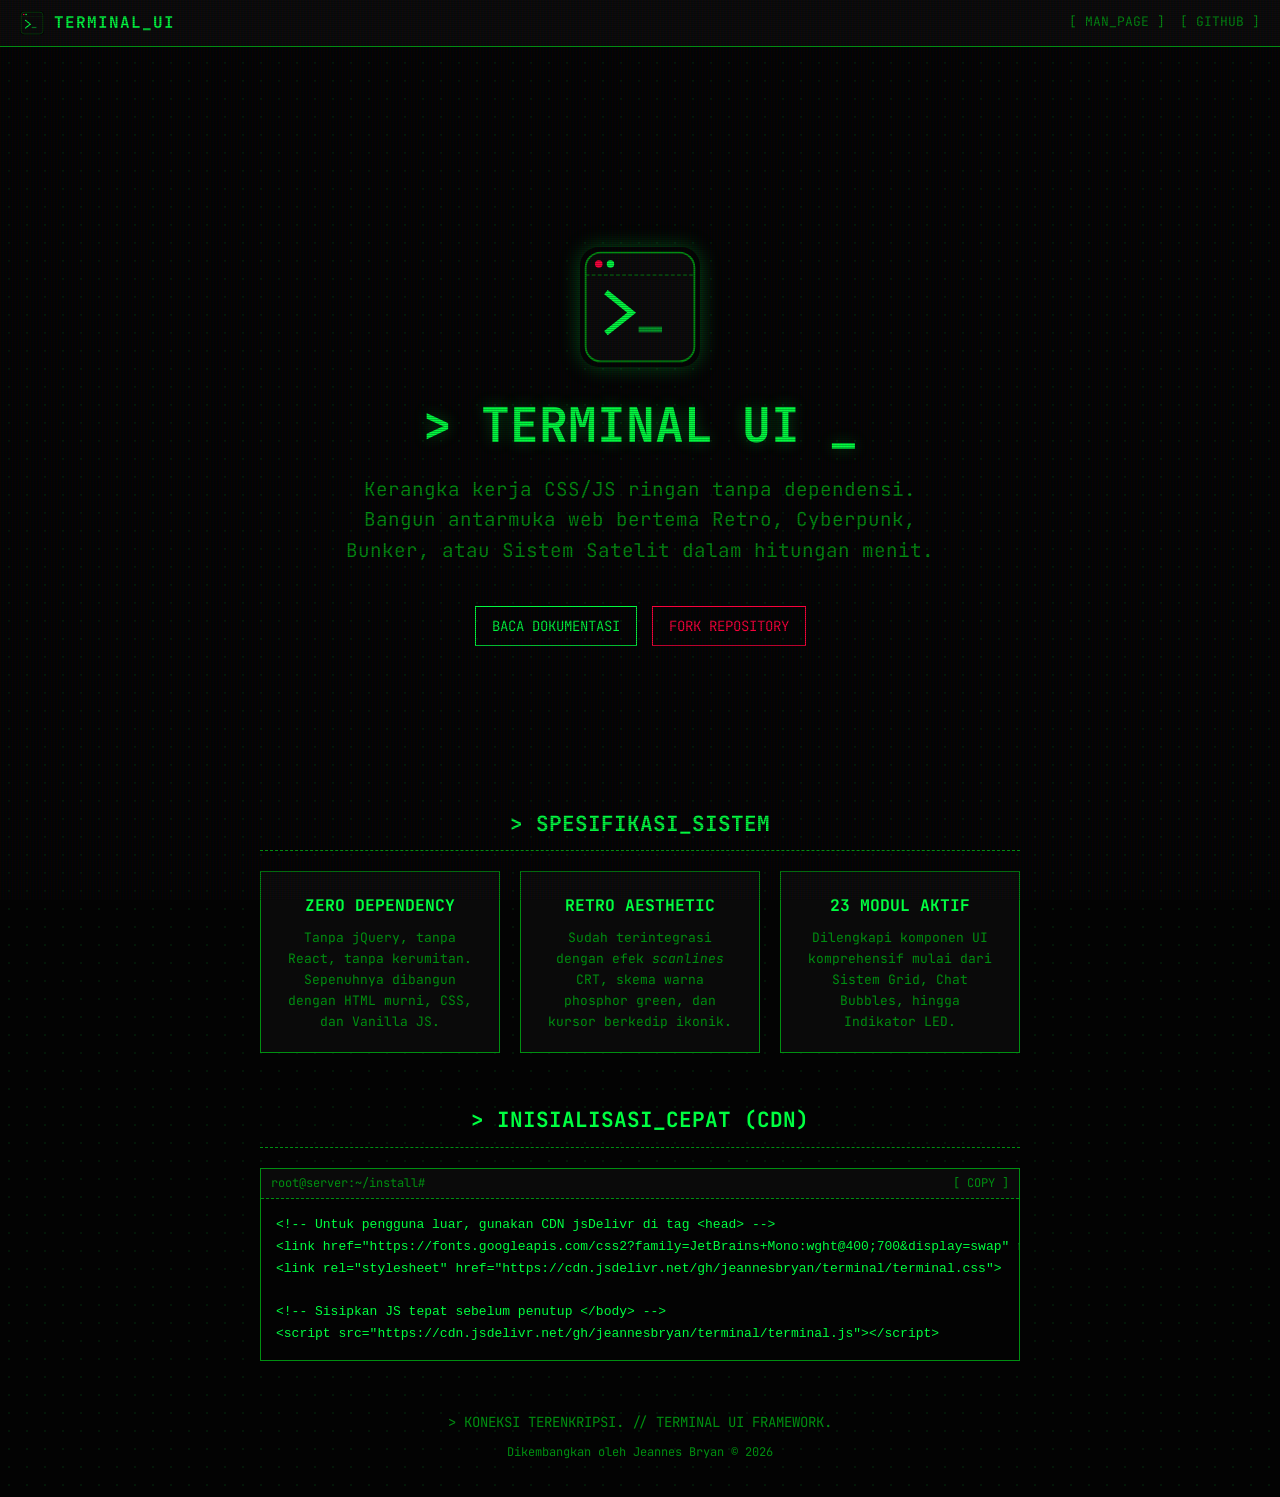
==== index.html @ d761fffa "Update" ====
<!DOCTYPE html>
<html lang="id">
<head>
    <meta charset="UTF-8">
    <meta name="viewport" content="width=device-width, initial-scale=1.0">
    <title>Terminal UI Framework</title>
    
    <link rel="icon" type="image/svg+xml" href="terminal-icon.svg">
    
    <link href="https://fonts.googleapis.com/css2?family=JetBrains+Mono:wght@400;700&display=swap" rel="stylesheet">
    
    <link rel="stylesheet" href="terminal.css">
    
    <style>
        .hero-section {
            min-height: 80vh;
            display: flex;
            flex-direction: column;
            justify-content: center;
            align-items: center;
            text-align: center;
            padding: 20px;
        }
        .hero-title {
            font-size: 3rem;
            color: var(--t-green);
            margin-bottom: 10px;
            text-shadow: 0 0 15px rgba(0, 255, 65, 0.3);
        }
        .hero-subtitle {
            font-size: 1.2rem;
            color: var(--t-green-dim);
            max-width: 600px;
            margin-bottom: 40px;
        }
        @media (max-width: 768px) {
            .hero-title { font-size: 2rem; }
        }
    </style>
</head>
<body class="t-crt">

    <nav class="t-navbar" style="border-bottom: 1px solid var(--t-green-dim);">
        <div class="t-nav-brand" style="display: flex; align-items: center; gap: 10px;">
            <img src="terminal-icon.svg" width="24" alt="Logo">
            TERMINAL_UI
        </div>
        <div class="t-nav-menu">
            <a href="docs.html">[ MAN_PAGE ]</a>
            <a href="https://github.com/jeannesbryan/terminal" target="_blank">[ GITHUB ]</a>
        </div>
    </nav>

    <div class="t-container">
        
        <section class="hero-section">
            <img src="terminal-icon.svg" width="120" class="mb-4" style="filter: drop-shadow(0 0 10px rgba(0, 255, 65, 0.3));">
            <h1 class="hero-title">> TERMINAL UI <span class="t-blink">_</span></h1>
            <p class="hero-subtitle">
                Kerangka kerja CSS/JS ringan tanpa dependensi. Bangun antarmuka web bertema Retro, Cyberpunk, Bunker, atau Sistem Satelit dalam hitungan menit.
            </p>
            <div style="display: flex; gap: 15px; flex-wrap: wrap; justify-content: center;">
                <a href="docs.html" class="t-btn">BACA DOKUMENTASI</a>
                <a href="https://github.com/jeannesbryan/terminal" class="t-btn danger" target="_blank">FORK REPOSITORY</a>
            </div>
        </section>

        <section class="mb-5">
            <h2 class="t-card-header text-center mb-4">> SPESIFIKASI_SISTEM</h2>
            <div class="t-grid t-grid-3">
                <div class="t-card text-center">
                    <h3 class="font-bold mb-2">ZERO DEPENDENCY</h3>
                    <p class="text-muted" style="font-size: 13px;">Tanpa jQuery, tanpa React, tanpa kerumitan. Sepenuhnya dibangun dengan HTML murni, CSS, dan Vanilla JS.</p>
                </div>
                <div class="t-card text-center">
                    <h3 class="font-bold mb-2">RETRO AESTHETIC</h3>
                    <p class="text-muted" style="font-size: 13px;">Sudah terintegrasi dengan efek <i>scanlines</i> CRT, skema warna phosphor green, dan kursor berkedip ikonik.</p>
                </div>
                <div class="t-card text-center">
                    <h3 class="font-bold mb-2">23 MODUL AKTIF</h3>
                    <p class="text-muted" style="font-size: 13px;">Dilengkapi komponen UI komprehensif mulai dari Sistem Grid, Chat Bubbles, hingga Indikator LED.</p>
                </div>
            </div>
        </section>

        <section class="mb-5">
            <h2 class="t-card-header text-center mb-4">> INISIALISASI_CEPAT (CDN)</h2>
            <div class="t-window">
                <div class="t-window-header">
                    <span>root@server:~/install#</span>
                    <span>[ COPY ]</span>
                </div>
                <pre class="t-window-body"><code>&lt;!-- Untuk pengguna luar, gunakan CDN jsDelivr di tag &lt;head&gt; --&gt;
&lt;link href="https://fonts.googleapis.com/css2?family=JetBrains+Mono:wght@400;700&display=swap" rel="stylesheet"&gt;
&lt;link rel="stylesheet" href="https://cdn.jsdelivr.net/gh/jeannesbryan/terminal/terminal.css"&gt;

&lt;!-- Sisipkan JS tepat sebelum penutup &lt;/body&gt; --&gt;
&lt;script src="https://cdn.jsdelivr.net/gh/jeannesbryan/terminal/terminal.js"&gt;&lt;/script&gt;</code></pre>
            </div>
        </section>

        <footer class="text-center text-muted border-dashed p-4 mt-5">
            <p>> KONEKSI TERENKRIPSI. // TERMINAL UI FRAMEWORK.</p>
            <p style="font-size: 12px;" class="mt-2">Dikembangkan oleh Jeannes Bryan &copy; 2026</p>
        </footer>

    </div>

    <script src="terminal.js"></script>
</body>
</html>
---- terminal.css ----
/* =========================================
   TERMINAL UI FRAMEWORK v1.1
   ========================================= */

:root {
    --bg-base: #030303;
    --bg-surface: #0a0a0a;
    --t-green: #00ff41;
    --t-green-dim: #008f11;
    --t-red: #ff003c;
    --t-font: 'JetBrains Mono', 'Courier New', monospace;
}

* { box-sizing: border-box; margin: 0; padding: 0; }

body {
    background-color: var(--bg-base);
    
    /* --- EFEK TITIK-TITIK (DOT MATRIX BACKGROUND) --- */
    background-image: radial-gradient(rgba(0, 255, 65, 0.08) 1px, transparent 1px);
    background-size: 18px 18px; /* Mengatur jarak antar titik */
    background-position: 0 0;
    
    color: var(--t-green);
    font-family: var(--t-font);
    font-size: 14px;
    line-height: 1.6;
    overflow-x: hidden;
}

body.t-crt::after {
    content: " "; display: block; position: fixed; top: 0; left: 0; bottom: 0; right: 0;
    background: linear-gradient(rgba(18, 16, 16, 0) 50%, rgba(0, 0, 0, 0.25) 50%), linear-gradient(90deg, rgba(255, 0, 0, 0.06), rgba(0, 255, 0, 0.02), rgba(0, 0, 255, 0.06));
    z-index: 9999; background-size: 100% 2px, 3px 100%; pointer-events: none;
}

/* --- LAYOUT UTAMA --- */
.t-container { width: 100%; max-width: 800px; margin: 0 auto; padding: 20px; }
.t-grid { display: grid; grid-template-columns: 1fr; gap: 20px; }
@media (min-width: 768px) { .t-grid-2 { grid-template-columns: 1fr 1fr; } .t-grid-3 { grid-template-columns: 1fr 1fr 1fr; } }

/* Layout Sidebar Asimetris (Relay) */
.t-grid-layout { display: flex; flex-wrap: wrap; gap: 20px; }
.t-main-panel { flex: 3; min-width: 300px; }
.t-side-panel { flex: 1; min-width: 250px; }

/* Center Screen (Login/Install) */
.t-center-screen { display: flex; justify-content: center; align-items: center; min-height: 100vh; padding: 20px; }
.t-center-box { width: 100%; max-width: 400px; text-align: center; }

/* --- KOMPONEN DASAR --- */
.t-navbar { display: flex; justify-content: space-between; align-items: center; padding: 10px 20px; border-bottom: 1px dashed var(--t-green-dim); background: var(--bg-surface); margin-bottom: 20px; }
.t-nav-brand { font-weight: bold; color: var(--t-green); font-size: 16px; text-transform: uppercase; letter-spacing: 1px; }
.t-nav-menu { display: flex; gap: 15px; }
.t-nav-menu a { color: var(--t-green-dim); text-decoration: none; font-size: 13px; transition: 0.2s; }
.t-nav-menu a:hover { color: var(--t-green); text-shadow: 0 0 5px var(--t-green); }

.t-card { background-color: var(--bg-surface); border: 1px solid var(--t-green-dim); padding: 20px; margin-bottom: 20px; }
.t-card-header { border-bottom: 1px dashed var(--t-green-dim); padding-bottom: 10px; margin-bottom: 15px; font-weight: bold; text-transform: uppercase; }

/* --- TOMBOL & FORM --- */
.t-btn { display: inline-block; background: transparent; color: var(--t-green); border: 1px solid var(--t-green); padding: 8px 16px; font-family: inherit; font-size: 14px; text-transform: uppercase; cursor: pointer; text-decoration: none; transition: all 0.2s ease; }
.t-btn:hover { background: var(--t-green); color: var(--bg-base); }
.t-btn.danger { color: var(--t-red); border-color: var(--t-red); }
.t-btn.danger:hover { background: var(--t-red); color: #fff; }

.t-input { width: 100%; background: transparent; color: var(--t-green); border: none; border-bottom: 1px solid var(--t-green-dim); padding: 8px 0; font-family: inherit; font-size: 14px; outline: none; margin-bottom: 15px; }
.t-input:focus { border-bottom-color: var(--t-green); box-shadow: 0 1px 0 var(--t-green); }

.t-input-group { position: relative; display: flex; width: 100%; margin-bottom: 15px; }
.t-input-group .t-input { padding-right: 70px; margin-bottom: 0; }
.t-input-action-btn { position: absolute; right: 0; top: 0; height: 100%; background: transparent; border: none; border-left: 1px dashed var(--t-green-dim); color: var(--t-green-dim); font-family: inherit; font-size: 11px; cursor: pointer; text-transform: uppercase; padding: 0 10px; transition: 0.2s; }
.t-input-action-btn:hover { color: var(--t-green); background: rgba(0, 255, 65, 0.05); }

/* Textarea & Select */
.t-textarea { width: 100%; background: transparent; color: var(--t-green); border: 1px solid var(--t-green-dim); padding: 10px; font-family: inherit; font-size: 14px; outline: none; margin-bottom: 15px; resize: vertical; transition: 0.2s; }
.t-textarea:focus { border-color: var(--t-green); box-shadow: 0 0 8px rgba(0, 255, 65, 0.2); }
.t-select { width: 100%; background: var(--bg-surface); color: var(--t-green); border: 1px solid var(--t-green-dim); padding: 8px 10px; font-family: inherit; font-size: 14px; outline: none; cursor: pointer; appearance: none; margin-bottom: 15px; }
.t-select:focus { border-color: var(--t-green); }
.t-select option { background: var(--bg-base); color: var(--t-green); }

/* Checkbox & Radio */
.t-checkbox-label, .t-radio-label { display: flex; align-items: center; cursor: pointer; font-size: 13px; margin-bottom: 10px; color: var(--t-green-dim); transition: 0.2s; }
.t-checkbox-label:hover, .t-radio-label:hover { color: var(--t-green); }
.t-checkbox-label input, .t-radio-label input { position: absolute; opacity: 0; cursor: pointer; height: 0; width: 0; }
.t-checkmark::before { content: "[ ]"; margin-right: 8px; font-family: inherit; font-weight: bold; }
.t-checkbox-label input:checked ~ .t-checkmark::before { content: "[X]"; color: var(--t-green); }
.t-radiomark::before { content: "( )"; margin-right: 8px; font-family: inherit; font-weight: bold; }
.t-radio-label input:checked ~ .t-radiomark::before { content: "(*)"; color: var(--t-green); }

/* --- TABEL & DATA --- */
.t-table-wrapper { width: 100%; overflow-x: auto; -webkit-overflow-scrolling: touch; border: 1px solid var(--t-green-dim); margin-bottom: 20px; }
.t-table { width: 100%; border-collapse: collapse; white-space: nowrap; }
.t-table th, .t-table td { border: 1px solid var(--t-green-dim); padding: 10px; text-align: left; }
.t-table th { background-color: rgba(0, 255, 65, 0.1); text-transform: uppercase; }

/* List Group */
.t-list-group { display: flex; flex-direction: column; border: 1px dashed var(--t-green-dim); margin-bottom: 20px; }
.t-list-item { padding: 15px; border-bottom: 1px dashed var(--t-green-dim); cursor: pointer; text-decoration: none; color: var(--t-green-dim); transition: 0.2s; position: relative; }
.t-list-item:last-child { border-bottom: none; }
.t-list-item:hover, .t-list-item.active { background: rgba(255, 0, 60, 0.03); color: var(--t-red); border-left: 3px solid var(--t-red); padding-left: 12px; }
.t-list-item-title { font-weight: bold; font-size: 14px; margin-bottom: 3px; display: block; }
.t-list-item-subtitle { font-size: 11px; opacity: 0.8; display: block; }

/* --- CHAT BUBBLES --- */
.t-chat-container { display: flex; flex-direction: column; gap: 15px; padding: 10px; }
.t-bubble { max-width: 80%; padding: 12px; border: 1px dashed; position: relative; font-size: 13px; line-height: 1.4; word-wrap: break-word; }
.t-bubble-meta { font-size: 10px; color: var(--t-green-dim); margin-bottom: 5px; display: block; }
.t-bubble-them { align-self: flex-start; border-color: var(--t-green-dim); background: rgba(0, 255, 65, 0.05); color: var(--t-green); }
.t-bubble-me { align-self: flex-end; border-color: var(--t-red); background: rgba(255, 0, 60, 0.05); color: var(--t-red); text-align: right; }

/* --- INDIKATOR & ALERT --- */
.t-badge { display: inline-block; padding: 2px 8px; font-size: 11px; font-weight: bold; text-transform: uppercase; background: rgba(0, 255, 65, 0.1); color: var(--t-green); border: 1px solid var(--t-green-dim); }
.t-badge.danger { background: rgba(255, 0, 60, 0.1); color: var(--t-red); border-color: var(--t-red); }
.t-badge.warning { background: rgba(255, 255, 0, 0.1); color: #ffff00; border-color: #b3b300; }

.t-led-dot { display: inline-block; width: 10px; height: 10px; border-radius: 50%; margin-right: 8px; position: relative; }
.t-led-green { background-color: var(--t-green); box-shadow: 0 0 10px var(--t-green), 0 0 5px #fff; animation: t-led-pulse 2s infinite; }
.t-led-red { background-color: var(--t-red); box-shadow: 0 0 10px var(--t-red); animation: t-led-pulse-danger 2s infinite; }
@keyframes t-led-pulse { 0% { box-shadow: 0 0 5px var(--t-green); } 50% { box-shadow: 0 0 15px var(--t-green), 0 0 5px #fff; } 100% { box-shadow: 0 0 5px var(--t-green); } }
@keyframes t-led-pulse-danger { 0% { box-shadow: 0 0 5px var(--t-red); } 50% { box-shadow: 0 0 15px var(--t-red); } 100% { box-shadow: 0 0 5px var(--t-red); } }

.t-progress-bg { width: 100%; background: var(--bg-base); border: 1px solid var(--t-green-dim); height: 20px; position: relative; overflow: hidden; margin-bottom: 15px; }
.t-progress-bar { height: 100%; background: var(--t-green-dim); width: 0%; transition: width 0.5s ease; display: flex; align-items: center; justify-content: center; font-size: 11px; color: var(--bg-base); font-weight: bold; }

.t-alert { padding: 15px; border: 1px solid var(--t-green-dim); background: rgba(0, 255, 65, 0.05); margin-bottom: 15px; font-size: 13px; border-left: 4px solid var(--t-green); }
.t-alert.warning { border-color: #b3b300; background: rgba(255, 255, 0, 0.05); color: #ffff00; border-left-color: #ffff00; }
.t-alert.danger { border-color: var(--t-red); background: rgba(255, 0, 60, 0.05); color: var(--t-red); border-left-color: var(--t-red); }

.t-spinner { display: inline-block; font-family: inherit; font-weight: bold; color: var(--t-green); }
.t-spinner::after { content: "|"; animation: terminal-spin 0.8s infinite step-end; }
@keyframes terminal-spin { 0% { content: "|"; } 25% { content: "/"; } 50% { content: "-"; } 75% { content: "\\"; } }

/* --- NAVIGASI LANJUTAN & INTERAKTIF --- */
.t-tabs-wrapper { margin-bottom: 20px; }
.t-tabs-header { display: flex; border-bottom: 1px dashed var(--t-green-dim); margin-bottom: 15px; overflow-x: auto; }
.t-tab-btn { background: none; border: none; color: var(--t-green-dim); padding: 8px 15px; cursor: pointer; font-family: inherit; font-size: 13px; text-transform: uppercase; white-space: nowrap; transition: 0.2s; }
.t-tab-btn:hover { color: var(--t-green); }
.t-tab-btn.active { color: var(--t-green); border-bottom: 2px solid var(--t-green); font-weight: bold; }
.t-tab-content { display: none; animation: fadeIn 0.3s ease; }
.t-tab-content.active { display: block; }
@keyframes fadeIn { from { opacity: 0; transform: translateY(5px); } to { opacity: 1; transform: translateY(0); } }

.t-accordion { border: 1px solid var(--t-green-dim); margin-bottom: 10px; }
.t-accordion-btn { width: 100%; background: transparent; color: var(--t-green-dim); border: none; padding: 12px 15px; text-align: left; cursor: pointer; font-family: inherit; font-size: 13px; text-transform: uppercase; transition: 0.2s; display: flex; justify-content: space-between; }
.t-accordion-btn:hover, .t-accordion-btn.active { color: var(--t-green); background: rgba(0, 255, 65, 0.05); }
.t-accordion-btn::before { content: "[+]"; margin-right: 10px; }
.t-accordion-btn.active::before { content: "[-]"; }
.t-accordion-content { padding: 0 15px; max-height: 0; overflow: hidden; transition: max-height 0.3s ease-out, padding 0.3s ease; font-size: 13px; color: var(--t-green-dim); }
.t-accordion-content.active { padding: 15px; max-height: 500px; border-top: 1px dashed var(--t-green-dim); overflow-y: auto; }

[data-tooltip] { position: relative; cursor: help; border-bottom: 1px dotted var(--t-green-dim); }
[data-tooltip]::after { content: attr(data-tooltip); position: absolute; bottom: 120%; left: 50%; transform: translateX(-50%); background: var(--bg-surface); border: 1px solid var(--t-green); color: var(--t-green); padding: 5px 10px; font-size: 11px; white-space: nowrap; opacity: 0; pointer-events: none; transition: 0.2s; box-shadow: 0 0 10px rgba(0,255,65,0.2); z-index: 1000; }
[data-tooltip]:hover::after { opacity: 1; bottom: 130%; }

/* --- POPUPS (MODAL & TOAST) --- */
.t-modal { position: fixed; top: 0; left: 0; right: 0; bottom: 0; background: rgba(0, 0, 0, 0.85); backdrop-filter: blur(3px); display: none; align-items: center; justify-content: center; z-index: 10000; }
.t-modal.is-open { display: flex; }
.t-modal-content { background: var(--bg-surface); border: 1px solid var(--t-green); width: 90%; max-width: 500px; padding: 20px; box-shadow: 0 0 15px rgba(0, 255, 65, 0.1); }

.t-toast-container { position: fixed; bottom: 20px; right: 20px; z-index: 9999; display: flex; flex-direction: column; gap: 10px; pointer-events: none; }
.t-toast { background: var(--bg-surface); border: 1px solid var(--t-green); color: var(--t-green); padding: 12px 20px; box-shadow: 0 0 15px rgba(0,255,65,0.15); animation: slideIn 0.3s forwards; min-width: 250px; font-size: 13px; pointer-events: auto; }
.t-toast.danger { border-color: var(--t-red); color: var(--t-red); box-shadow: 0 0 15px rgba(255,0,60,0.15); }
@keyframes slideIn { from { transform: translateX(100%); opacity: 0; } to { transform: translateX(0); opacity: 1; } }
@keyframes fadeOut { from { opacity: 1; } to { opacity: 0; transform: translateY(10px); } }

/* =========================================
   NEW FITUR V1.1 (UTILITY & COMPONENTS)
   ========================================= */

/* --- UTILITY CLASSES --- */
.mt-1 { margin-top: 5px; } .mt-2 { margin-top: 10px; } .mt-3 { margin-top: 15px; } .mt-4 { margin-top: 20px; } .mt-5 { margin-top: 30px; }
.mb-1 { margin-bottom: 5px; } .mb-2 { margin-bottom: 10px; } .mb-3 { margin-bottom: 15px; } .mb-4 { margin-bottom: 20px; } .mb-5 { margin-bottom: 30px; }
.p-1 { padding: 5px; } .p-2 { padding: 10px; } .p-3 { padding: 15px; } .p-4 { padding: 20px; }

.text-center { text-align: center; } 
.text-right { text-align: right; } 
.text-left { text-align: left; }
.text-muted { color: var(--t-green-dim); } 
.text-danger { color: var(--t-red); } 
.text-success { color: var(--t-green); }
.font-bold { font-weight: bold; }

/* Animasi Kedip Standar */
.t-blink { animation: t-blink-anim 1s step-end infinite; }
@keyframes t-blink-anim { 50% { opacity: 0; } }

/* --- TERMINAL WINDOW (CODE BLOCK) --- */
.t-window { border: 1px solid var(--t-green-dim); margin-bottom: 20px; background: var(--bg-base); }
.t-window-header { background: var(--bg-surface); border-bottom: 1px dashed var(--t-green-dim); padding: 5px 10px; font-size: 12px; color: var(--t-green-dim); display: flex; justify-content: space-between; align-items: center; }
.t-window-body { padding: 15px; overflow-x: auto; font-family: inherit; font-size: 13px; color: var(--t-green); margin: 0; }
.t-window-body code { white-space: pre; }

/* --- DATA NAVIGATION (BREADCRUMB & PAGINATION) --- */
.t-breadcrumb { display: flex; flex-wrap: wrap; gap: 8px; list-style: none; padding: 0; margin: 0 0 20px 0; font-size: 13px; color: var(--t-green-dim); }
.t-breadcrumb li { display: flex; align-items: center; }
.t-breadcrumb li::after { content: "/"; margin-left: 8px; color: var(--t-green-dim); }
.t-breadcrumb li:last-child::after { content: ""; margin: 0; }
.t-breadcrumb a { color: var(--t-green-dim); text-decoration: none; transition: 0.2s; }
.t-breadcrumb a:hover { color: var(--t-green); text-shadow: 0 0 5px var(--t-green); }
.t-breadcrumb li.active { color: var(--t-green); font-weight: bold; }

.t-pagination { display: flex; flex-wrap: wrap; gap: 5px; margin-top: 15px; }
.t-page-btn { background: transparent; border: 1px solid var(--t-green-dim); color: var(--t-green-dim); padding: 6px 12px; font-family: inherit; font-size: 12px; cursor: pointer; text-decoration: none; transition: 0.2s; }
.t-page-btn:hover, .t-page-btn.active { border-color: var(--t-green); color: var(--t-green); background: rgba(0,255,65,0.05); }
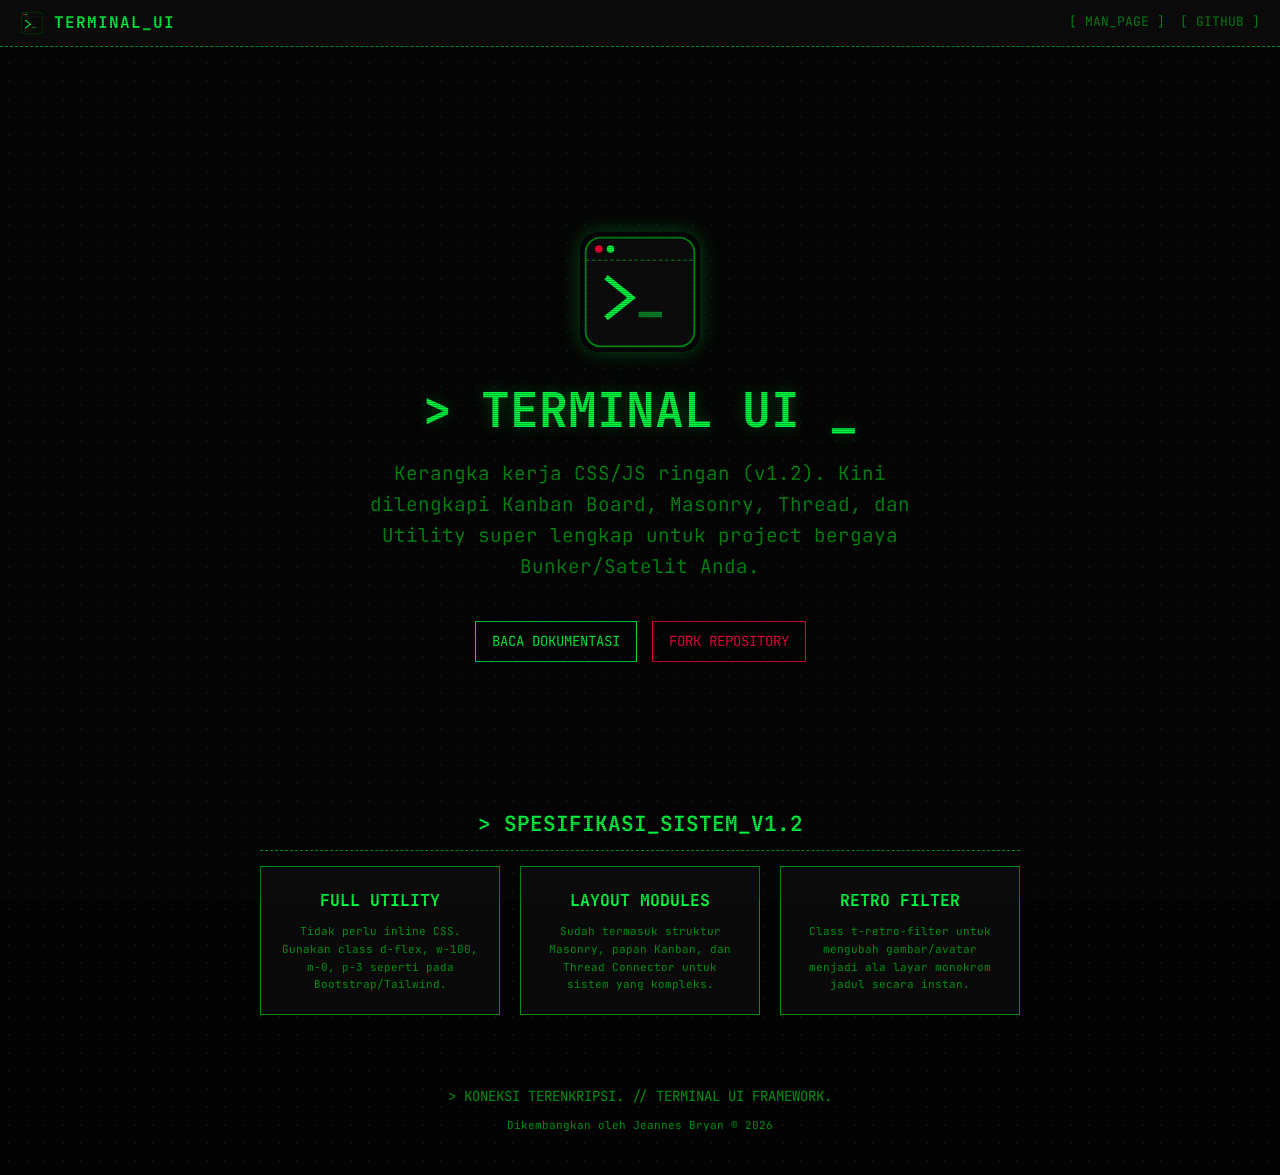
==== commit f807e4d6: "Update" ====
--- a/index.html
+++ b/index.html
@@ -3,45 +3,29 @@
 <head>
     <meta charset="UTF-8">
     <meta name="viewport" content="width=device-width, initial-scale=1.0">
-    <title>Terminal UI Framework</title>
+    <title>Terminal UI Framework v1.2</title>
     
     <link rel="icon" type="image/svg+xml" href="terminal-icon.svg">
-    
     <link href="https://fonts.googleapis.com/css2?family=JetBrains+Mono:wght@400;700&display=swap" rel="stylesheet">
-    
     <link rel="stylesheet" href="terminal.css">
     
     <style>
-        .hero-section {
-            min-height: 80vh;
-            display: flex;
-            flex-direction: column;
-            justify-content: center;
-            align-items: center;
-            text-align: center;
-            padding: 20px;
-        }
-        .hero-title {
-            font-size: 3rem;
-            color: var(--t-green);
-            margin-bottom: 10px;
-            text-shadow: 0 0 15px rgba(0, 255, 65, 0.3);
-        }
-        .hero-subtitle {
-            font-size: 1.2rem;
-            color: var(--t-green-dim);
-            max-width: 600px;
-            margin-bottom: 40px;
-        }
-        @media (max-width: 768px) {
-            .hero-title { font-size: 2rem; }
-        }
+        .hero-section { min-height: 80vh; display: flex; flex-direction: column; justify-content: center; align-items: center; text-align: center; padding: 20px; }
+        .hero-title { font-size: 3rem; color: var(--t-green); margin-bottom: 10px; text-shadow: 0 0 15px rgba(0, 255, 65, 0.3); }
+        .hero-subtitle { font-size: 1.2rem; color: var(--t-green-dim); max-width: 600px; margin-bottom: 40px; }
+        @media (max-width: 768px) { .hero-title { font-size: 2rem; } }
     </style>
 </head>
 <body class="t-crt">
 
-    <nav class="t-navbar" style="border-bottom: 1px solid var(--t-green-dim);">
-        <div class="t-nav-brand" style="display: flex; align-items: center; gap: 10px;">
+    <div id="t-splash-screen" class="t-splash">
+        <img src="terminal-icon.svg" width="80" class="mb-3" style="filter: drop-shadow(0 0 10px var(--t-green));">
+        <div class="font-bold">> INIT_SYSTEM</div>
+        <div class="text-muted mt-2">Memuat Kernel CSS<span class="t-loading-dots"></span></div>
+    </div>
+
+    <nav class="t-navbar m-0">
+        <div class="t-nav-brand d-flex align-items-center gap-2">
             <img src="terminal-icon.svg" width="24" alt="Logo">
             TERMINAL_UI
         </div>
@@ -51,61 +35,44 @@
         </div>
     </nav>
 
-    <div class="t-container">
+    <div class="t-container mt-4">
         
         <section class="hero-section">
-            <img src="terminal-icon.svg" width="120" class="mb-4" style="filter: drop-shadow(0 0 10px rgba(0, 255, 65, 0.3));">
+            <img src="terminal-icon.svg" width="120" class="mb-4 t-retro-filter" style="filter: drop-shadow(0 0 10px rgba(0, 255, 65, 0.3));">
             <h1 class="hero-title">> TERMINAL UI <span class="t-blink">_</span></h1>
             <p class="hero-subtitle">
-                Kerangka kerja CSS/JS ringan tanpa dependensi. Bangun antarmuka web bertema Retro, Cyberpunk, Bunker, atau Sistem Satelit dalam hitungan menit.
+                Kerangka kerja CSS/JS ringan (v1.2). Kini dilengkapi Kanban Board, Masonry, Thread, dan Utility super lengkap untuk project bergaya Bunker/Satelit Anda.
             </p>
-            <div style="display: flex; gap: 15px; flex-wrap: wrap; justify-content: center;">
+            <div class="d-flex justify-content-center flex-wrap gap-3">
                 <a href="docs.html" class="t-btn">BACA DOKUMENTASI</a>
                 <a href="https://github.com/jeannesbryan/terminal" class="t-btn danger" target="_blank">FORK REPOSITORY</a>
             </div>
         </section>
 
         <section class="mb-5">
-            <h2 class="t-card-header text-center mb-4">> SPESIFIKASI_SISTEM</h2>
+            <h2 class="t-card-header text-center mb-4">> SPESIFIKASI_SISTEM_V1.2</h2>
             <div class="t-grid t-grid-3">
-                <div class="t-card text-center">
-                    <h3 class="font-bold mb-2">ZERO DEPENDENCY</h3>
-                    <p class="text-muted" style="font-size: 13px;">Tanpa jQuery, tanpa React, tanpa kerumitan. Sepenuhnya dibangun dengan HTML murni, CSS, dan Vanilla JS.</p>
+                <div class="t-card text-center mb-0">
+                    <h3 class="font-bold mb-2">FULL UTILITY</h3>
+                    <p class="text-muted fs-small">Tidak perlu inline CSS. Gunakan class d-flex, w-100, m-0, p-3 seperti pada Bootstrap/Tailwind.</p>
                 </div>
-                <div class="t-card text-center">
-                    <h3 class="font-bold mb-2">RETRO AESTHETIC</h3>
-                    <p class="text-muted" style="font-size: 13px;">Sudah terintegrasi dengan efek <i>scanlines</i> CRT, skema warna phosphor green, dan kursor berkedip ikonik.</p>
+                <div class="t-card text-center mb-0">
+                    <h3 class="font-bold mb-2">LAYOUT MODULES</h3>
+                    <p class="text-muted fs-small">Sudah termasuk struktur Masonry, papan Kanban, dan Thread Connector untuk sistem yang kompleks.</p>
                 </div>
-                <div class="t-card text-center">
-                    <h3 class="font-bold mb-2">23 MODUL AKTIF</h3>
-                    <p class="text-muted" style="font-size: 13px;">Dilengkapi komponen UI komprehensif mulai dari Sistem Grid, Chat Bubbles, hingga Indikator LED.</p>
+                <div class="t-card text-center mb-0">
+                    <h3 class="font-bold mb-2">RETRO FILTER</h3>
+                    <p class="text-muted fs-small">Class t-retro-filter untuk mengubah gambar/avatar menjadi ala layar monokrom jadul secara instan.</p>
                 </div>
-            </div>
-        </section>
-
-        <section class="mb-5">
-            <h2 class="t-card-header text-center mb-4">> INISIALISASI_CEPAT (CDN)</h2>
-            <div class="t-window">
-                <div class="t-window-header">
-                    <span>root@server:~/install#</span>
-                    <span>[ COPY ]</span>
-                </div>
-                <pre class="t-window-body"><code>&lt;!-- Untuk pengguna luar, gunakan CDN jsDelivr di tag &lt;head&gt; --&gt;
-&lt;link href="https://fonts.googleapis.com/css2?family=JetBrains+Mono:wght@400;700&display=swap" rel="stylesheet"&gt;
-&lt;link rel="stylesheet" href="https://cdn.jsdelivr.net/gh/jeannesbryan/terminal/terminal.css"&gt;
-
-&lt;!-- Sisipkan JS tepat sebelum penutup &lt;/body&gt; --&gt;
-&lt;script src="https://cdn.jsdelivr.net/gh/jeannesbryan/terminal/terminal.js"&gt;&lt;/script&gt;</code></pre>
             </div>
         </section>
 
         <footer class="text-center text-muted border-dashed p-4 mt-5">
             <p>> KONEKSI TERENKRIPSI. // TERMINAL UI FRAMEWORK.</p>
-            <p style="font-size: 12px;" class="mt-2">Dikembangkan oleh Jeannes Bryan &copy; 2026</p>
+            <p class="fs-small mt-2">Dikembangkan oleh Jeannes Bryan &copy; 2026</p>
         </footer>
 
     </div>
-
     <script src="terminal.js"></script>
 </body>
 </html>
--- a/terminal.css
+++ b/terminal.css
@@ -1,5 +1,5 @@
 /* =========================================
-   TERMINAL UI FRAMEWORK v1.1
+   TERMINAL UI FRAMEWORK v1.2 (EXTENDED)
    ========================================= */
 
 :root {
@@ -13,14 +13,17 @@
 
 * { box-sizing: border-box; margin: 0; padding: 0; }
 
+/* --- CUSTOM SCROLLBAR --- */
+::-webkit-scrollbar { width: 8px; height: 8px; }
+::-webkit-scrollbar-track { background: var(--bg-base); border-left: 1px dashed var(--t-green-dim); }
+::-webkit-scrollbar-thumb { background: var(--t-green-dim); }
+::-webkit-scrollbar-thumb:hover { background: var(--t-green); }
+
 body {
     background-color: var(--bg-base);
-    
-    /* --- EFEK TITIK-TITIK (DOT MATRIX BACKGROUND) --- */
     background-image: radial-gradient(rgba(0, 255, 65, 0.08) 1px, transparent 1px);
-    background-size: 18px 18px; /* Mengatur jarak antar titik */
+    background-size: 18px 18px;
     background-position: 0 0;
-    
     color: var(--t-green);
     font-family: var(--t-font);
     font-size: 14px;
@@ -34,21 +37,51 @@
     z-index: 9999; background-size: 100% 2px, 3px 100%; pointer-events: none;
 }
 
-/* --- LAYOUT UTAMA --- */
+/* --- UTILITY CLASSES (LAYOUT & SPACING) --- */
+.d-flex { display: flex; }
+.d-none { display: none !important; }
+.flex-column { flex-direction: column; }
+.flex-wrap { flex-wrap: wrap; }
+.justify-content-center { justify-content: center; }
+.justify-content-between { justify-content: space-between; }
+.justify-content-end { justify-content: flex-end; }
+.align-items-center { align-items: center; }
+.align-items-start { align-items: flex-start; }
+.gap-1 { gap: 5px; } .gap-2 { gap: 10px; } .gap-3 { gap: 15px; } .gap-4 { gap: 20px; }
+
+.w-100 { width: 100%; }
+.h-100 { height: 100%; }
+
+/* Margin Utilities */
+.m-0 { margin: 0; } .mt-0 { margin-top: 0; } .mb-0 { margin-bottom: 0; }
+.mt-1 { margin-top: 5px; } .mt-2 { margin-top: 10px; } .mt-3 { margin-top: 15px; } .mt-4 { margin-top: 20px; } .mt-5 { margin-top: 30px; }
+.mb-1 { margin-bottom: 5px; } .mb-2 { margin-bottom: 10px; } .mb-3 { margin-bottom: 15px; } .mb-4 { margin-bottom: 20px; } .mb-5 { margin-bottom: 30px; }
+.my-1 { margin-top: 5px; margin-bottom: 5px; } .my-2 { margin-top: 10px; margin-bottom: 10px; } .my-3 { margin-top: 15px; margin-bottom: 15px; }
+
+/* Padding Utilities */
+.p-0 { padding: 0; }
+.p-1 { padding: 5px; } .p-2 { padding: 10px; } .p-3 { padding: 15px; } .p-4 { padding: 20px; }
+.py-1 { padding-top: 5px; padding-bottom: 5px; } .py-2 { padding-top: 10px; padding-bottom: 10px; } .py-3 { padding-top: 15px; padding-bottom: 15px; }
+.px-1 { padding-left: 5px; padding-right: 5px; } .px-2 { padding-left: 10px; padding-right: 10px; } .px-3 { padding-left: 15px; padding-right: 15px; }
+
+/* Typography Utilities */
+.text-center { text-align: center; } .text-right { text-align: right; } .text-left { text-align: left; }
+.text-muted { color: var(--t-green-dim); } .text-danger { color: var(--t-red); } .text-success { color: var(--t-green); }
+.font-bold { font-weight: bold; } .fw-normal { font-weight: normal; } .fs-small { font-size: 11px; }
+.t-blink { animation: t-blink-anim 1s step-end infinite; }
+@keyframes t-blink-anim { 50% { opacity: 0; } }
+
+/* --- CORE LAYOUT --- */
 .t-container { width: 100%; max-width: 800px; margin: 0 auto; padding: 20px; }
 .t-grid { display: grid; grid-template-columns: 1fr; gap: 20px; }
 @media (min-width: 768px) { .t-grid-2 { grid-template-columns: 1fr 1fr; } .t-grid-3 { grid-template-columns: 1fr 1fr 1fr; } }
-
-/* Layout Sidebar Asimetris (Relay) */
 .t-grid-layout { display: flex; flex-wrap: wrap; gap: 20px; }
 .t-main-panel { flex: 3; min-width: 300px; }
 .t-side-panel { flex: 1; min-width: 250px; }
-
-/* Center Screen (Login/Install) */
 .t-center-screen { display: flex; justify-content: center; align-items: center; min-height: 100vh; padding: 20px; }
 .t-center-box { width: 100%; max-width: 400px; text-align: center; }
 
-/* --- KOMPONEN DASAR --- */
+/* --- COMPONENTS --- */
 .t-navbar { display: flex; justify-content: space-between; align-items: center; padding: 10px 20px; border-bottom: 1px dashed var(--t-green-dim); background: var(--bg-surface); margin-bottom: 20px; }
 .t-nav-brand { font-weight: bold; color: var(--t-green); font-size: 16px; text-transform: uppercase; letter-spacing: 1px; }
 .t-nav-menu { display: flex; gap: 15px; }
@@ -57,14 +90,18 @@
 
 .t-card { background-color: var(--bg-surface); border: 1px solid var(--t-green-dim); padding: 20px; margin-bottom: 20px; }
 .t-card-header { border-bottom: 1px dashed var(--t-green-dim); padding-bottom: 10px; margin-bottom: 15px; font-weight: bold; text-transform: uppercase; }
-
-/* --- TOMBOL & FORM --- */
-.t-btn { display: inline-block; background: transparent; color: var(--t-green); border: 1px solid var(--t-green); padding: 8px 16px; font-family: inherit; font-size: 14px; text-transform: uppercase; cursor: pointer; text-decoration: none; transition: all 0.2s ease; }
+hr.t-divider { border: 0; border-top: 1px dashed var(--t-green-dim); margin: 20px 0; }
+
+/* --- BUTTONS & FORMS --- */
+.t-btn { display: inline-flex; align-items: center; justify-content: center; background: transparent; color: var(--t-green); border: 1px solid var(--t-green); padding: 8px 16px; font-family: inherit; font-size: 14px; text-transform: uppercase; cursor: pointer; text-decoration: none; transition: all 0.2s ease; }
 .t-btn:hover { background: var(--t-green); color: var(--bg-base); }
 .t-btn.danger { color: var(--t-red); border-color: var(--t-red); }
 .t-btn.danger:hover { background: var(--t-red); color: #fff; }
-
-.t-input { width: 100%; background: transparent; color: var(--t-green); border: none; border-bottom: 1px solid var(--t-green-dim); padding: 8px 0; font-family: inherit; font-size: 14px; outline: none; margin-bottom: 15px; }
+.t-btn-sm { padding: 4px 10px; font-size: 11px; }
+.t-btn-block { display: flex; width: 100%; }
+
+.t-form-label { display: block; font-size: 12px; color: var(--t-green-dim); margin-bottom: 5px; text-transform: uppercase; }
+.t-input { width: 100%; background: transparent; color: var(--t-green); border: none; border-bottom: 1px solid var(--t-green-dim); padding: 8px 0; font-family: inherit; font-size: 14px; outline: none; margin-bottom: 15px; transition: 0.2s; }
 .t-input:focus { border-bottom-color: var(--t-green); box-shadow: 0 1px 0 var(--t-green); }
 
 .t-input-group { position: relative; display: flex; width: 100%; margin-bottom: 15px; }
@@ -72,14 +109,12 @@
 .t-input-action-btn { position: absolute; right: 0; top: 0; height: 100%; background: transparent; border: none; border-left: 1px dashed var(--t-green-dim); color: var(--t-green-dim); font-family: inherit; font-size: 11px; cursor: pointer; text-transform: uppercase; padding: 0 10px; transition: 0.2s; }
 .t-input-action-btn:hover { color: var(--t-green); background: rgba(0, 255, 65, 0.05); }
 
-/* Textarea & Select */
 .t-textarea { width: 100%; background: transparent; color: var(--t-green); border: 1px solid var(--t-green-dim); padding: 10px; font-family: inherit; font-size: 14px; outline: none; margin-bottom: 15px; resize: vertical; transition: 0.2s; }
 .t-textarea:focus { border-color: var(--t-green); box-shadow: 0 0 8px rgba(0, 255, 65, 0.2); }
 .t-select { width: 100%; background: var(--bg-surface); color: var(--t-green); border: 1px solid var(--t-green-dim); padding: 8px 10px; font-family: inherit; font-size: 14px; outline: none; cursor: pointer; appearance: none; margin-bottom: 15px; }
 .t-select:focus { border-color: var(--t-green); }
 .t-select option { background: var(--bg-base); color: var(--t-green); }
 
-/* Checkbox & Radio */
 .t-checkbox-label, .t-radio-label { display: flex; align-items: center; cursor: pointer; font-size: 13px; margin-bottom: 10px; color: var(--t-green-dim); transition: 0.2s; }
 .t-checkbox-label:hover, .t-radio-label:hover { color: var(--t-green); }
 .t-checkbox-label input, .t-radio-label input { position: absolute; opacity: 0; cursor: pointer; height: 0; width: 0; }
@@ -88,28 +123,26 @@
 .t-radiomark::before { content: "( )"; margin-right: 8px; font-family: inherit; font-weight: bold; }
 .t-radio-label input:checked ~ .t-radiomark::before { content: "(*)"; color: var(--t-green); }
 
-/* --- TABEL & DATA --- */
+/* --- DATA & LISTS --- */
 .t-table-wrapper { width: 100%; overflow-x: auto; -webkit-overflow-scrolling: touch; border: 1px solid var(--t-green-dim); margin-bottom: 20px; }
 .t-table { width: 100%; border-collapse: collapse; white-space: nowrap; }
 .t-table th, .t-table td { border: 1px solid var(--t-green-dim); padding: 10px; text-align: left; }
 .t-table th { background-color: rgba(0, 255, 65, 0.1); text-transform: uppercase; }
 
-/* List Group */
 .t-list-group { display: flex; flex-direction: column; border: 1px dashed var(--t-green-dim); margin-bottom: 20px; }
-.t-list-item { padding: 15px; border-bottom: 1px dashed var(--t-green-dim); cursor: pointer; text-decoration: none; color: var(--t-green-dim); transition: 0.2s; position: relative; }
+.t-list-item { padding: 15px; border-bottom: 1px dashed var(--t-green-dim); cursor: pointer; text-decoration: none; color: var(--t-green-dim); transition: 0.2s; position: relative; display: block; }
 .t-list-item:last-child { border-bottom: none; }
 .t-list-item:hover, .t-list-item.active { background: rgba(255, 0, 60, 0.03); color: var(--t-red); border-left: 3px solid var(--t-red); padding-left: 12px; }
 .t-list-item-title { font-weight: bold; font-size: 14px; margin-bottom: 3px; display: block; }
 .t-list-item-subtitle { font-size: 11px; opacity: 0.8; display: block; }
 
-/* --- CHAT BUBBLES --- */
+/* --- INDICATORS, ALERTS & CHAT --- */
 .t-chat-container { display: flex; flex-direction: column; gap: 15px; padding: 10px; }
 .t-bubble { max-width: 80%; padding: 12px; border: 1px dashed; position: relative; font-size: 13px; line-height: 1.4; word-wrap: break-word; }
 .t-bubble-meta { font-size: 10px; color: var(--t-green-dim); margin-bottom: 5px; display: block; }
 .t-bubble-them { align-self: flex-start; border-color: var(--t-green-dim); background: rgba(0, 255, 65, 0.05); color: var(--t-green); }
 .t-bubble-me { align-self: flex-end; border-color: var(--t-red); background: rgba(255, 0, 60, 0.05); color: var(--t-red); text-align: right; }
 
-/* --- INDIKATOR & ALERT --- */
 .t-badge { display: inline-block; padding: 2px 8px; font-size: 11px; font-weight: bold; text-transform: uppercase; background: rgba(0, 255, 65, 0.1); color: var(--t-green); border: 1px solid var(--t-green-dim); }
 .t-badge.danger { background: rgba(255, 0, 60, 0.1); color: var(--t-red); border-color: var(--t-red); }
 .t-badge.warning { background: rgba(255, 255, 0, 0.1); color: #ffff00; border-color: #b3b300; }
@@ -131,7 +164,7 @@
 .t-spinner::after { content: "|"; animation: terminal-spin 0.8s infinite step-end; }
 @keyframes terminal-spin { 0% { content: "|"; } 25% { content: "/"; } 50% { content: "-"; } 75% { content: "\\"; } }
 
-/* --- NAVIGASI LANJUTAN & INTERAKTIF --- */
+/* --- NAVIGATION & INTERACTIVE --- */
 .t-tabs-wrapper { margin-bottom: 20px; }
 .t-tabs-header { display: flex; border-bottom: 1px dashed var(--t-green-dim); margin-bottom: 15px; overflow-x: auto; }
 .t-tab-btn { background: none; border: none; color: var(--t-green-dim); padding: 8px 15px; cursor: pointer; font-family: inherit; font-size: 13px; text-transform: uppercase; white-space: nowrap; transition: 0.2s; }
@@ -153,45 +186,22 @@
 [data-tooltip]::after { content: attr(data-tooltip); position: absolute; bottom: 120%; left: 50%; transform: translateX(-50%); background: var(--bg-surface); border: 1px solid var(--t-green); color: var(--t-green); padding: 5px 10px; font-size: 11px; white-space: nowrap; opacity: 0; pointer-events: none; transition: 0.2s; box-shadow: 0 0 10px rgba(0,255,65,0.2); z-index: 1000; }
 [data-tooltip]:hover::after { opacity: 1; bottom: 130%; }
 
-/* --- POPUPS (MODAL & TOAST) --- */
-.t-modal { position: fixed; top: 0; left: 0; right: 0; bottom: 0; background: rgba(0, 0, 0, 0.85); backdrop-filter: blur(3px); display: none; align-items: center; justify-content: center; z-index: 10000; }
+/* --- POPUPS & MODALS --- */
+.t-modal { position: fixed; top: 0; left: 0; right: 0; bottom: 0; background: rgba(0, 0, 0, 0.85); backdrop-filter: blur(3px); display: none; align-items: center; justify-content: center; z-index: 10000; padding: 20px; }
 .t-modal.is-open { display: flex; }
-.t-modal-content { background: var(--bg-surface); border: 1px solid var(--t-green); width: 90%; max-width: 500px; padding: 20px; box-shadow: 0 0 15px rgba(0, 255, 65, 0.1); }
+.t-modal-content { background: var(--bg-surface); border: 1px solid var(--t-green); width: 100%; max-width: 500px; padding: 20px; box-shadow: 0 0 15px rgba(0, 255, 65, 0.1); max-height: 90vh; overflow-y: auto; }
 
 .t-toast-container { position: fixed; bottom: 20px; right: 20px; z-index: 9999; display: flex; flex-direction: column; gap: 10px; pointer-events: none; }
 .t-toast { background: var(--bg-surface); border: 1px solid var(--t-green); color: var(--t-green); padding: 12px 20px; box-shadow: 0 0 15px rgba(0,255,65,0.15); animation: slideIn 0.3s forwards; min-width: 250px; font-size: 13px; pointer-events: auto; }
 .t-toast.danger { border-color: var(--t-red); color: var(--t-red); box-shadow: 0 0 15px rgba(255,0,60,0.15); }
 @keyframes slideIn { from { transform: translateX(100%); opacity: 0; } to { transform: translateX(0); opacity: 1; } }
-@keyframes fadeOut { from { opacity: 1; } to { opacity: 0; transform: translateY(10px); } }
-
-/* =========================================
-   NEW FITUR V1.1 (UTILITY & COMPONENTS)
-   ========================================= */
-
-/* --- UTILITY CLASSES --- */
-.mt-1 { margin-top: 5px; } .mt-2 { margin-top: 10px; } .mt-3 { margin-top: 15px; } .mt-4 { margin-top: 20px; } .mt-5 { margin-top: 30px; }
-.mb-1 { margin-bottom: 5px; } .mb-2 { margin-bottom: 10px; } .mb-3 { margin-bottom: 15px; } .mb-4 { margin-bottom: 20px; } .mb-5 { margin-bottom: 30px; }
-.p-1 { padding: 5px; } .p-2 { padding: 10px; } .p-3 { padding: 15px; } .p-4 { padding: 20px; }
-
-.text-center { text-align: center; } 
-.text-right { text-align: right; } 
-.text-left { text-align: left; }
-.text-muted { color: var(--t-green-dim); } 
-.text-danger { color: var(--t-red); } 
-.text-success { color: var(--t-green); }
-.font-bold { font-weight: bold; }
-
-/* Animasi Kedip Standar */
-.t-blink { animation: t-blink-anim 1s step-end infinite; }
-@keyframes t-blink-anim { 50% { opacity: 0; } }
-
-/* --- TERMINAL WINDOW (CODE BLOCK) --- */
+
+/* --- TERMINAL WINDOW & NAV --- */
 .t-window { border: 1px solid var(--t-green-dim); margin-bottom: 20px; background: var(--bg-base); }
 .t-window-header { background: var(--bg-surface); border-bottom: 1px dashed var(--t-green-dim); padding: 5px 10px; font-size: 12px; color: var(--t-green-dim); display: flex; justify-content: space-between; align-items: center; }
 .t-window-body { padding: 15px; overflow-x: auto; font-family: inherit; font-size: 13px; color: var(--t-green); margin: 0; }
 .t-window-body code { white-space: pre; }
 
-/* --- DATA NAVIGATION (BREADCRUMB & PAGINATION) --- */
 .t-breadcrumb { display: flex; flex-wrap: wrap; gap: 8px; list-style: none; padding: 0; margin: 0 0 20px 0; font-size: 13px; color: var(--t-green-dim); }
 .t-breadcrumb li { display: flex; align-items: center; }
 .t-breadcrumb li::after { content: "/"; margin-left: 8px; color: var(--t-green-dim); }
@@ -202,4 +212,49 @@
 
 .t-pagination { display: flex; flex-wrap: wrap; gap: 5px; margin-top: 15px; }
 .t-page-btn { background: transparent; border: 1px solid var(--t-green-dim); color: var(--t-green-dim); padding: 6px 12px; font-family: inherit; font-size: 12px; cursor: pointer; text-decoration: none; transition: 0.2s; }
-.t-page-btn:hover, .t-page-btn.active { border-color: var(--t-green); color: var(--t-green); background: rgba(0,255,65,0.05); }+.t-page-btn:hover, .t-page-btn.active { border-color: var(--t-green); color: var(--t-green); background: rgba(0,255,65,0.05); }
+
+/* =========================================
+   NEW: VISUAL FILTERS & LAYOUT MODULES 
+   ========================================= */
+
+/* Filter Layar Monokrom (Retro Avatar/Images) */
+.t-retro-filter { filter: grayscale(1) sepia(0.5) hue-rotate(80deg) contrast(1.2); transition: filter 0.3s; }
+.t-retro-filter:hover { filter: grayscale(0) sepia(0) hue-rotate(0) contrast(1); }
+
+/* 1. Splash Screen Module */
+.t-splash { position: fixed; top: 0; left: 0; width: 100%; height: 100%; background: var(--bg-base); z-index: 99999; display: flex; flex-direction: column; justify-content: center; align-items: center; transition: opacity 0.5s ease-out; }
+.t-splash.hidden { opacity: 0; pointer-events: none; }
+.t-loading-dots::after { content: "."; animation: loadingDots 1.5s infinite steps(4, end); }
+@keyframes loadingDots { 0%, 100% { content: ""; } 25% { content: "."; } 50% { content: ".."; } 75% { content: "..."; } }
+
+/* 2. Kanban Board Module (.t-board) */
+.t-board { display: flex; gap: 15px; overflow-x: auto; padding-bottom: 10px; width: 100%; align-items: flex-start; }
+.t-board-column { flex: 0 0 280px; background: rgba(0, 255, 65, 0.02); border: 1px solid var(--t-green-dim); display: flex; flex-direction: column; max-height: 80vh; }
+.t-board-header { padding: 10px; border-bottom: 1px dashed var(--t-green-dim); font-weight: bold; text-transform: uppercase; background: var(--bg-surface); }
+.t-board-body { padding: 10px; overflow-y: auto; display: flex; flex-direction: column; gap: 10px; }
+.t-board-card { background: var(--bg-surface); border: 1px dashed var(--t-green-dim); padding: 12px; cursor: pointer; transition: 0.2s; font-size: 13px; }
+.t-board-card:hover { border-color: var(--t-green); box-shadow: 0 0 8px rgba(0,255,65,0.2); transform: translateY(-2px); }
+
+/* 3. Masonry Layout Module (.t-masonry) */
+.t-masonry { column-count: 3; column-gap: 20px; width: 100%; }
+.t-masonry-item { break-inside: avoid; margin-bottom: 20px; background: var(--bg-surface); border: 1px solid var(--t-green-dim); padding: 15px; display: inline-block; width: 100%; }
+@media (max-width: 900px) { .t-masonry { column-count: 2; } }
+@media (max-width: 600px) { .t-masonry { column-count: 1; } }
+
+/* 4. Thread Connector Module (.t-thread) */
+.t-thread { border-left: 2px solid var(--t-green-dim); padding-left: 20px; margin-left: 10px; position: relative; }
+.t-thread-item { position: relative; margin-bottom: 25px; }
+.t-thread-item::before { content: ""; position: absolute; left: -26px; top: 0; width: 10px; height: 10px; border-radius: 50%; background: var(--bg-base); border: 2px solid var(--t-green); box-shadow: 0 0 5px var(--t-green); }
+.t-thread-item:last-child { margin-bottom: 0; }
+
+/* 5. Markdown Body Module (.t-markdown) */
+.t-markdown { font-size: 14px; line-height: 1.6; color: var(--t-green); }
+.t-markdown h1, .t-markdown h2, .t-markdown h3 { color: var(--t-green); border-bottom: 1px dashed var(--t-green-dim); margin-top: 25px; margin-bottom: 15px; padding-bottom: 5px; text-transform: uppercase; }
+.t-markdown p { margin-bottom: 15px; }
+.t-markdown blockquote { border-left: 3px solid var(--t-green); padding-left: 15px; color: var(--t-green-dim); font-style: italic; background: rgba(0,255,65,0.05); margin-bottom: 15px; padding-top: 5px; padding-bottom: 5px; }
+.t-markdown pre { background: var(--bg-surface); border: 1px solid var(--t-green-dim); padding: 15px; overflow-x: auto; margin-bottom: 15px; }
+.t-markdown code { color: #a8ffb7; background: #000; padding: 2px 5px; font-size: 13px; font-family: var(--t-font); }
+.t-markdown ul, .t-markdown ol { margin-left: 20px; margin-bottom: 15px; }
+.t-markdown li { margin-bottom: 5px; }
+.t-markdown img { max-width: 100%; border: 1px solid var(--t-green-dim); filter: grayscale(1) sepia(0.5); }
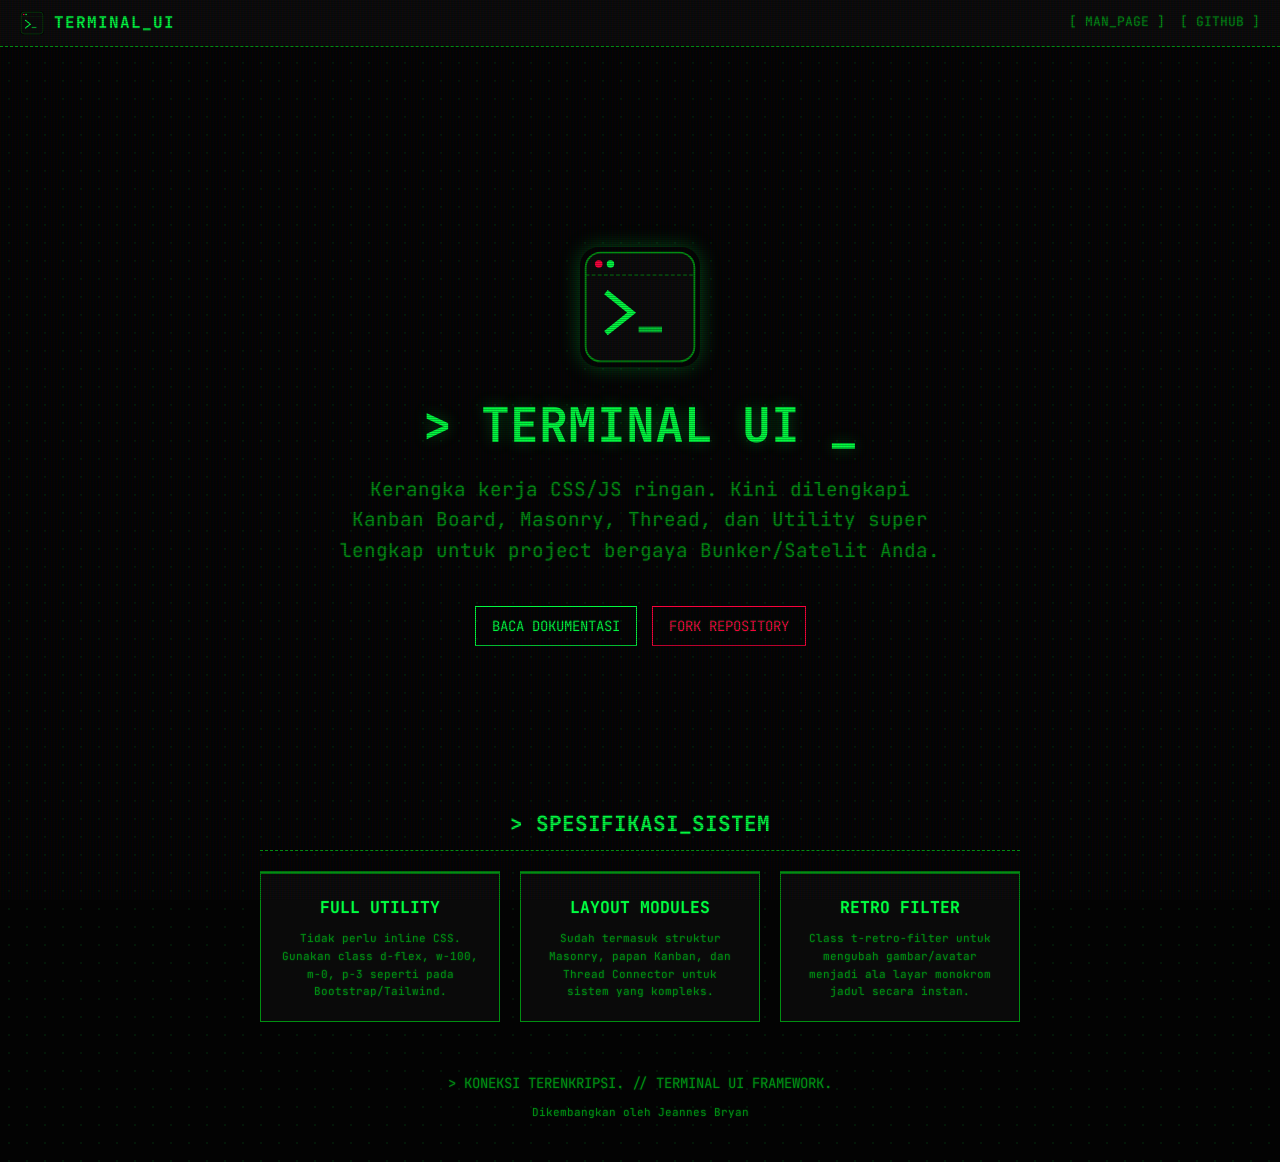
==== commit 1a0cc496: "Update" ====
--- a/index.html
+++ b/index.html
@@ -3,7 +3,7 @@
 <head>
     <meta charset="UTF-8">
     <meta name="viewport" content="width=device-width, initial-scale=1.0">
-    <title>Terminal UI Framework v1.2</title>
+    <title>Terminal UI Framework</title>
     
     <link rel="icon" type="image/svg+xml" href="terminal-icon.svg">
     <link href="https://fonts.googleapis.com/css2?family=JetBrains+Mono:wght@400;700&display=swap" rel="stylesheet">
@@ -41,7 +41,7 @@
             <img src="terminal-icon.svg" width="120" class="mb-4 t-retro-filter" style="filter: drop-shadow(0 0 10px rgba(0, 255, 65, 0.3));">
             <h1 class="hero-title">> TERMINAL UI <span class="t-blink">_</span></h1>
             <p class="hero-subtitle">
-                Kerangka kerja CSS/JS ringan (v1.2). Kini dilengkapi Kanban Board, Masonry, Thread, dan Utility super lengkap untuk project bergaya Bunker/Satelit Anda.
+                Kerangka kerja CSS/JS ringan. Kini dilengkapi Kanban Board, Masonry, Thread, dan Utility super lengkap untuk project bergaya Bunker/Satelit Anda.
             </p>
             <div class="d-flex justify-content-center flex-wrap gap-3">
                 <a href="docs.html" class="t-btn">BACA DOKUMENTASI</a>
@@ -50,7 +50,7 @@
         </section>
 
         <section class="mb-5">
-            <h2 class="t-card-header text-center mb-4">> SPESIFIKASI_SISTEM_V1.2</h2>
+            <h2 class="t-card-header text-center mb-4">> SPESIFIKASI_SISTEM</h2>
             <div class="t-grid t-grid-3">
                 <div class="t-card text-center mb-0">
                     <h3 class="font-bold mb-2">FULL UTILITY</h3>
@@ -69,7 +69,7 @@
 
         <footer class="text-center text-muted border-dashed p-4 mt-5">
             <p>> KONEKSI TERENKRIPSI. // TERMINAL UI FRAMEWORK.</p>
-            <p class="fs-small mt-2">Dikembangkan oleh Jeannes Bryan &copy; 2026</p>
+            <p class="fs-small mt-2">Dikembangkan oleh Jeannes Bryan</p>
         </footer>
 
     </div>
--- a/terminal.css
+++ b/terminal.css
@@ -1,5 +1,7 @@
 /* =========================================
-   TERMINAL UI FRAMEWORK v1.2 (EXTENDED)
+   TERMINAL UI FRAMEWORK
+   -----------------------------------------
+   Continuous Improvement Edition
    ========================================= */
 
 :root {
@@ -8,15 +10,19 @@
     --t-green: #00ff41;
     --t-green-dim: #008f11;
     --t-red: #ff003c;
+    --t-yellow: #ffcc00;
+    --t-yellow-dim: #b38f00;
     --t-font: 'JetBrains Mono', 'Courier New', monospace;
 }
 
 * { box-sizing: border-box; margin: 0; padding: 0; }
 
-/* --- CUSTOM SCROLLBAR --- */
+::selection { background: var(--t-green); color: var(--bg-base); text-shadow: none; }
+::-moz-selection { background: var(--t-green); color: var(--bg-base); text-shadow: none; }
+
 ::-webkit-scrollbar { width: 8px; height: 8px; }
 ::-webkit-scrollbar-track { background: var(--bg-base); border-left: 1px dashed var(--t-green-dim); }
-::-webkit-scrollbar-thumb { background: var(--t-green-dim); }
+::-webkit-scrollbar-thumb { background: var(--t-green-dim); border-radius: 0; transition: background 0.2s; }
 ::-webkit-scrollbar-thumb:hover { background: var(--t-green); }
 
 body {
@@ -29,80 +35,110 @@
     font-size: 14px;
     line-height: 1.6;
     overflow-x: hidden;
+    min-height: 100vh;
+    text-shadow: 0 0 2px rgba(0, 255, 65, 0.3);
 }
 
 body.t-crt::after {
     content: " "; display: block; position: fixed; top: 0; left: 0; bottom: 0; right: 0;
     background: linear-gradient(rgba(18, 16, 16, 0) 50%, rgba(0, 0, 0, 0.25) 50%), linear-gradient(90deg, rgba(255, 0, 0, 0.06), rgba(0, 255, 0, 0.02), rgba(0, 0, 255, 0.06));
-    z-index: 9999; background-size: 100% 2px, 3px 100%; pointer-events: none;
+    z-index: 100000; background-size: 100% 2px, 3px 100%; pointer-events: none;
 }
 
-/* --- UTILITY CLASSES (LAYOUT & SPACING) --- */
-.d-flex { display: flex; }
+/* --- UTILITIES --- */
+.d-flex { display: flex !important; }
 .d-none { display: none !important; }
-.flex-column { flex-direction: column; }
-.flex-wrap { flex-wrap: wrap; }
-.justify-content-center { justify-content: center; }
-.justify-content-between { justify-content: space-between; }
-.justify-content-end { justify-content: flex-end; }
-.align-items-center { align-items: center; }
-.align-items-start { align-items: flex-start; }
-.gap-1 { gap: 5px; } .gap-2 { gap: 10px; } .gap-3 { gap: 15px; } .gap-4 { gap: 20px; }
-
-.w-100 { width: 100%; }
-.h-100 { height: 100%; }
-
-/* Margin Utilities */
-.m-0 { margin: 0; } .mt-0 { margin-top: 0; } .mb-0 { margin-bottom: 0; }
-.mt-1 { margin-top: 5px; } .mt-2 { margin-top: 10px; } .mt-3 { margin-top: 15px; } .mt-4 { margin-top: 20px; } .mt-5 { margin-top: 30px; }
-.mb-1 { margin-bottom: 5px; } .mb-2 { margin-bottom: 10px; } .mb-3 { margin-bottom: 15px; } .mb-4 { margin-bottom: 20px; } .mb-5 { margin-bottom: 30px; }
-.my-1 { margin-top: 5px; margin-bottom: 5px; } .my-2 { margin-top: 10px; margin-bottom: 10px; } .my-3 { margin-top: 15px; margin-bottom: 15px; }
-
-/* Padding Utilities */
-.p-0 { padding: 0; }
-.p-1 { padding: 5px; } .p-2 { padding: 10px; } .p-3 { padding: 15px; } .p-4 { padding: 20px; }
-.py-1 { padding-top: 5px; padding-bottom: 5px; } .py-2 { padding-top: 10px; padding-bottom: 10px; } .py-3 { padding-top: 15px; padding-bottom: 15px; }
-.px-1 { padding-left: 5px; padding-right: 5px; } .px-2 { padding-left: 10px; padding-right: 10px; } .px-3 { padding-left: 15px; padding-right: 15px; }
-
-/* Typography Utilities */
-.text-center { text-align: center; } .text-right { text-align: right; } .text-left { text-align: left; }
-.text-muted { color: var(--t-green-dim); } .text-danger { color: var(--t-red); } .text-success { color: var(--t-green); }
-.font-bold { font-weight: bold; } .fw-normal { font-weight: normal; } .fs-small { font-size: 11px; }
+.flex-column { flex-direction: column !important; }
+.flex-wrap { flex-wrap: wrap !important; }
+.justify-content-center { justify-content: center !important; }
+.justify-content-between { justify-content: space-between !important; }
+.justify-content-end { justify-content: flex-end !important; }
+.align-items-center { align-items: center !important; }
+.align-items-start { align-items: flex-start !important; }
+.gap-1 { gap: 5px !important; } .gap-2 { gap: 10px !important; } .gap-3 { gap: 15px !important; } .gap-4 { gap: 20px !important; }
+
+.w-100 { width: 100% !important; }
+.h-100 { height: 100% !important; }
+
+.m-0 { margin: 0 !important; } .mt-0 { margin-top: 0 !important; } .mb-0 { margin-bottom: 0 !important; }
+.mt-1 { margin-top: 5px !important; } .mt-2 { margin-top: 10px !important; } .mt-3 { margin-top: 15px !important; } .mt-4 { margin-top: 20px !important; } .mt-5 { margin-top: 30px !important; }
+.mb-1 { margin-bottom: 5px !important; } .mb-2 { margin-bottom: 10px !important; } .mb-3 { margin-bottom: 15px !important; } .mb-4 { margin-bottom: 20px !important; } .mb-5 { margin-bottom: 30px !important; }
+.my-1 { margin-top: 5px !important; margin-bottom: 5px !important; } .my-2 { margin-top: 10px !important; margin-bottom: 10px !important; } .my-3 { margin-top: 15px !important; margin-bottom: 15px !important; }
+
+.p-0 { padding: 0 !important; } .p-1 { padding: 5px !important; } .p-2 { padding: 10px !important; } .p-3 { padding: 15px !important; } .p-4 { padding: 20px !important; }
+.py-1 { padding-top: 5px !important; padding-bottom: 5px !important; } .py-2 { padding-top: 10px !important; padding-bottom: 10px !important; } .py-3 { padding-top: 15px !important; padding-bottom: 15px !important; }
+.px-1 { padding-left: 5px !important; padding-right: 5px !important; } .px-2 { padding-left: 10px !important; padding-right: 10px !important; } .px-3 { padding-left: 15px !important; padding-right: 15px !important; }
+
+.t-border-bottom { border-bottom: 1px dashed var(--t-green-dim) !important; }
+.t-border-top { border-top: 1px dashed var(--t-green-dim) !important; }
+.t-border { border: 1px solid var(--t-green-dim) !important; }
+
+.text-center { text-align: center !important; } .text-right { text-align: right !important; } .text-left { text-align: left !important; }
+.text-muted { color: var(--t-green-dim) !important; } 
+.text-danger { color: var(--t-red) !important; } 
+.text-success { color: var(--t-green) !important; }
+.text-warning { color: var(--t-yellow) !important; }
+
+.font-bold { font-weight: bold !important; } .fw-normal { font-weight: normal !important; } .fs-small { font-size: 11px !important; }
+
+/* ANIMATIONS */
 .t-blink { animation: t-blink-anim 1s step-end infinite; }
 @keyframes t-blink-anim { 50% { opacity: 0; } }
 
-/* --- CORE LAYOUT --- */
+.t-glow { text-shadow: 0 0 10px var(--t-green), 0 0 20px rgba(0, 255, 65, 0.4) !important; }
+.t-flicker { animation: t-flicker-anim 0.3s infinite alternate; }
+@keyframes t-flicker-anim { 0% { opacity: 1; } 50% { opacity: 0.8; } 100% { opacity: 0.95; } }
+
+/* --- LAYOUTS --- */
 .t-container { width: 100%; max-width: 800px; margin: 0 auto; padding: 20px; }
+.t-container-fluid { width: 100%; max-width: 1200px; margin: 0 auto; padding: 20px; }
 .t-grid { display: grid; grid-template-columns: 1fr; gap: 20px; }
 @media (min-width: 768px) { .t-grid-2 { grid-template-columns: 1fr 1fr; } .t-grid-3 { grid-template-columns: 1fr 1fr 1fr; } }
 .t-grid-layout { display: flex; flex-wrap: wrap; gap: 20px; }
 .t-main-panel { flex: 3; min-width: 300px; }
 .t-side-panel { flex: 1; min-width: 250px; }
-.t-center-screen { display: flex; justify-content: center; align-items: center; min-height: 100vh; padding: 20px; }
-.t-center-box { width: 100%; max-width: 400px; text-align: center; }
-
-/* --- COMPONENTS --- */
+.t-center-screen { display: flex; justify-content: center; align-items: center; min-height: 100vh; padding: 20px; width: 100%; position: relative; }
+
+.t-center-box { width: 100%; max-width: 400px; margin: 0 auto; }
+.t-box-md { max-width: 650px; }
+.t-box-lg { max-width: 850px; }
+
 .t-navbar { display: flex; justify-content: space-between; align-items: center; padding: 10px 20px; border-bottom: 1px dashed var(--t-green-dim); background: var(--bg-surface); margin-bottom: 20px; }
 .t-nav-brand { font-weight: bold; color: var(--t-green); font-size: 16px; text-transform: uppercase; letter-spacing: 1px; }
 .t-nav-menu { display: flex; gap: 15px; }
 .t-nav-menu a { color: var(--t-green-dim); text-decoration: none; font-size: 13px; transition: 0.2s; }
 .t-nav-menu a:hover { color: var(--t-green); text-shadow: 0 0 5px var(--t-green); }
 
-.t-card { background-color: var(--bg-surface); border: 1px solid var(--t-green-dim); padding: 20px; margin-bottom: 20px; }
+/* --- CARD MODULE --- */
+.t-card { background-color: var(--bg-surface); border: 1px solid var(--t-green-dim); padding: 20px; margin-bottom: 20px; border-top: 3px solid var(--t-green-dim); position: relative; transition: box-shadow 0.3s ease; }
 .t-card-header { border-bottom: 1px dashed var(--t-green-dim); padding-bottom: 10px; margin-bottom: 15px; font-weight: bold; text-transform: uppercase; }
+.t-card.danger { border-color: var(--t-red); border-top-color: var(--t-red); background-color: var(--bg-surface); color: var(--t-red); }
+.t-card.danger .t-card-header { border-bottom-color: var(--t-red); color: var(--t-red); }
+.t-card.warning { border-color: var(--t-yellow); border-top-color: var(--t-yellow); background-color: var(--bg-surface); color: var(--t-yellow); }
+.t-card.warning .t-card-header { border-bottom-color: var(--t-yellow); color: var(--t-yellow); }
+
 hr.t-divider { border: 0; border-top: 1px dashed var(--t-green-dim); margin: 20px 0; }
 
-/* --- BUTTONS & FORMS --- */
-.t-btn { display: inline-flex; align-items: center; justify-content: center; background: transparent; color: var(--t-green); border: 1px solid var(--t-green); padding: 8px 16px; font-family: inherit; font-size: 14px; text-transform: uppercase; cursor: pointer; text-decoration: none; transition: all 0.2s ease; }
-.t-btn:hover { background: var(--t-green); color: var(--bg-base); }
+/* --- FORMS & BUTTONS --- */
+.t-btn { display: inline-flex; align-items: center; justify-content: center; background: transparent; color: var(--t-green); border: 1px solid var(--t-green); padding: 8px 16px; font-family: inherit; font-size: 14px; text-transform: uppercase; cursor: pointer; text-decoration: none; transition: all 0.2s ease; border-radius: 0; }
+.t-btn:hover { background: var(--t-green); color: var(--bg-base); box-shadow: 0 0 10px var(--t-green); }
+.t-btn:active { transform: translateY(2px); }
+.t-btn:disabled { opacity: 0.4; cursor: not-allowed; pointer-events: none; }
+
 .t-btn.danger { color: var(--t-red); border-color: var(--t-red); }
-.t-btn.danger:hover { background: var(--t-red); color: #fff; }
+.t-btn.danger:hover { background: var(--t-red); color: #fff; box-shadow: 0 0 10px var(--t-red); }
 .t-btn-sm { padding: 4px 10px; font-size: 11px; }
 .t-btn-block { display: flex; width: 100%; }
 
-.t-form-label { display: block; font-size: 12px; color: var(--t-green-dim); margin-bottom: 5px; text-transform: uppercase; }
-.t-input { width: 100%; background: transparent; color: var(--t-green); border: none; border-bottom: 1px solid var(--t-green-dim); padding: 8px 0; font-family: inherit; font-size: 14px; outline: none; margin-bottom: 15px; transition: 0.2s; }
+.t-form-label { display: block; font-size: 12px; color: var(--t-green-dim); margin-bottom: 8px; text-transform: uppercase; }
+.t-input { width: 100%; background: transparent; color: var(--t-green); border: none; border-bottom: 1px solid var(--t-green-dim); padding: 10px 0; font-family: inherit; font-size: 14px; outline: none; margin-bottom: 15px; transition: 0.2s; border-radius: 0; }
 .t-input:focus { border-bottom-color: var(--t-green); box-shadow: 0 1px 0 var(--t-green); }
+.t-input:disabled { opacity: 0.5; cursor: not-allowed; border-bottom-style: dashed; }
+
+/* Form Validation States */
+.t-input.error { border-bottom-color: var(--t-red) !important; color: var(--t-red); box-shadow: 0 1px 0 var(--t-red); }
+.t-input.success { border-bottom-color: var(--t-green) !important; box-shadow: 0 1px 0 var(--t-green); }
+.t-feedback { font-size: 11px; margin-top: -10px; margin-bottom: 15px; display: block; }
 
 .t-input-group { position: relative; display: flex; width: 100%; margin-bottom: 15px; }
 .t-input-group .t-input { padding-right: 70px; margin-bottom: 0; }
@@ -123,7 +159,10 @@
 .t-radiomark::before { content: "( )"; margin-right: 8px; font-family: inherit; font-weight: bold; }
 .t-radio-label input:checked ~ .t-radiomark::before { content: "(*)"; color: var(--t-green); }
 
-/* --- DATA & LISTS --- */
+/* --- COMPONENTS --- */
+.t-action-grid { display: grid; grid-template-columns: 1fr 1fr; gap: 15px; width: 100%; margin: 0 auto; }
+@media (max-width: 600px) { .t-action-grid { grid-template-columns: 1fr; } }
+
 .t-table-wrapper { width: 100%; overflow-x: auto; -webkit-overflow-scrolling: touch; border: 1px solid var(--t-green-dim); margin-bottom: 20px; }
 .t-table { width: 100%; border-collapse: collapse; white-space: nowrap; }
 .t-table th, .t-table td { border: 1px solid var(--t-green-dim); padding: 10px; text-align: left; }
@@ -132,11 +171,10 @@
 .t-list-group { display: flex; flex-direction: column; border: 1px dashed var(--t-green-dim); margin-bottom: 20px; }
 .t-list-item { padding: 15px; border-bottom: 1px dashed var(--t-green-dim); cursor: pointer; text-decoration: none; color: var(--t-green-dim); transition: 0.2s; position: relative; display: block; }
 .t-list-item:last-child { border-bottom: none; }
-.t-list-item:hover, .t-list-item.active { background: rgba(255, 0, 60, 0.03); color: var(--t-red); border-left: 3px solid var(--t-red); padding-left: 12px; }
+.t-list-item:hover, .t-list-item.active { background: rgba(0, 255, 65, 0.05); color: var(--t-green); border-left: 3px solid var(--t-green); padding-left: 12px; }
 .t-list-item-title { font-weight: bold; font-size: 14px; margin-bottom: 3px; display: block; }
 .t-list-item-subtitle { font-size: 11px; opacity: 0.8; display: block; }
 
-/* --- INDICATORS, ALERTS & CHAT --- */
 .t-chat-container { display: flex; flex-direction: column; gap: 15px; padding: 10px; }
 .t-bubble { max-width: 80%; padding: 12px; border: 1px dashed; position: relative; font-size: 13px; line-height: 1.4; word-wrap: break-word; }
 .t-bubble-meta { font-size: 10px; color: var(--t-green-dim); margin-bottom: 5px; display: block; }
@@ -145,26 +183,27 @@
 
 .t-badge { display: inline-block; padding: 2px 8px; font-size: 11px; font-weight: bold; text-transform: uppercase; background: rgba(0, 255, 65, 0.1); color: var(--t-green); border: 1px solid var(--t-green-dim); }
 .t-badge.danger { background: rgba(255, 0, 60, 0.1); color: var(--t-red); border-color: var(--t-red); }
-.t-badge.warning { background: rgba(255, 255, 0, 0.1); color: #ffff00; border-color: #b3b300; }
+.t-badge.warning { background: rgba(255, 204, 0, 0.1); color: var(--t-yellow); border-color: var(--t-yellow-dim); }
 
 .t-led-dot { display: inline-block; width: 10px; height: 10px; border-radius: 50%; margin-right: 8px; position: relative; }
 .t-led-green { background-color: var(--t-green); box-shadow: 0 0 10px var(--t-green), 0 0 5px #fff; animation: t-led-pulse 2s infinite; }
 .t-led-red { background-color: var(--t-red); box-shadow: 0 0 10px var(--t-red); animation: t-led-pulse-danger 2s infinite; }
+.t-led-yellow { background-color: var(--t-yellow); box-shadow: 0 0 10px var(--t-yellow); animation: t-led-pulse-warning 2s infinite; }
 @keyframes t-led-pulse { 0% { box-shadow: 0 0 5px var(--t-green); } 50% { box-shadow: 0 0 15px var(--t-green), 0 0 5px #fff; } 100% { box-shadow: 0 0 5px var(--t-green); } }
 @keyframes t-led-pulse-danger { 0% { box-shadow: 0 0 5px var(--t-red); } 50% { box-shadow: 0 0 15px var(--t-red); } 100% { box-shadow: 0 0 5px var(--t-red); } }
+@keyframes t-led-pulse-warning { 0% { box-shadow: 0 0 5px var(--t-yellow); } 50% { box-shadow: 0 0 15px var(--t-yellow); } 100% { box-shadow: 0 0 5px var(--t-yellow); } }
 
 .t-progress-bg { width: 100%; background: var(--bg-base); border: 1px solid var(--t-green-dim); height: 20px; position: relative; overflow: hidden; margin-bottom: 15px; }
 .t-progress-bar { height: 100%; background: var(--t-green-dim); width: 0%; transition: width 0.5s ease; display: flex; align-items: center; justify-content: center; font-size: 11px; color: var(--bg-base); font-weight: bold; }
 
 .t-alert { padding: 15px; border: 1px solid var(--t-green-dim); background: rgba(0, 255, 65, 0.05); margin-bottom: 15px; font-size: 13px; border-left: 4px solid var(--t-green); }
-.t-alert.warning { border-color: #b3b300; background: rgba(255, 255, 0, 0.05); color: #ffff00; border-left-color: #ffff00; }
+.t-alert.warning { border-color: var(--t-yellow-dim); background: rgba(255, 204, 0, 0.05); color: var(--t-yellow); border-left-color: var(--t-yellow); }
 .t-alert.danger { border-color: var(--t-red); background: rgba(255, 0, 60, 0.05); color: var(--t-red); border-left-color: var(--t-red); }
 
 .t-spinner { display: inline-block; font-family: inherit; font-weight: bold; color: var(--t-green); }
 .t-spinner::after { content: "|"; animation: terminal-spin 0.8s infinite step-end; }
 @keyframes terminal-spin { 0% { content: "|"; } 25% { content: "/"; } 50% { content: "-"; } 75% { content: "\\"; } }
 
-/* --- NAVIGATION & INTERACTIVE --- */
 .t-tabs-wrapper { margin-bottom: 20px; }
 .t-tabs-header { display: flex; border-bottom: 1px dashed var(--t-green-dim); margin-bottom: 15px; overflow-x: auto; }
 .t-tab-btn { background: none; border: none; color: var(--t-green-dim); padding: 8px 15px; cursor: pointer; font-family: inherit; font-size: 13px; text-transform: uppercase; white-space: nowrap; transition: 0.2s; }
@@ -186,7 +225,6 @@
 [data-tooltip]::after { content: attr(data-tooltip); position: absolute; bottom: 120%; left: 50%; transform: translateX(-50%); background: var(--bg-surface); border: 1px solid var(--t-green); color: var(--t-green); padding: 5px 10px; font-size: 11px; white-space: nowrap; opacity: 0; pointer-events: none; transition: 0.2s; box-shadow: 0 0 10px rgba(0,255,65,0.2); z-index: 1000; }
 [data-tooltip]:hover::after { opacity: 1; bottom: 130%; }
 
-/* --- POPUPS & MODALS --- */
 .t-modal { position: fixed; top: 0; left: 0; right: 0; bottom: 0; background: rgba(0, 0, 0, 0.85); backdrop-filter: blur(3px); display: none; align-items: center; justify-content: center; z-index: 10000; padding: 20px; }
 .t-modal.is-open { display: flex; }
 .t-modal-content { background: var(--bg-surface); border: 1px solid var(--t-green); width: 100%; max-width: 500px; padding: 20px; box-shadow: 0 0 15px rgba(0, 255, 65, 0.1); max-height: 90vh; overflow-y: auto; }
@@ -194,9 +232,9 @@
 .t-toast-container { position: fixed; bottom: 20px; right: 20px; z-index: 9999; display: flex; flex-direction: column; gap: 10px; pointer-events: none; }
 .t-toast { background: var(--bg-surface); border: 1px solid var(--t-green); color: var(--t-green); padding: 12px 20px; box-shadow: 0 0 15px rgba(0,255,65,0.15); animation: slideIn 0.3s forwards; min-width: 250px; font-size: 13px; pointer-events: auto; }
 .t-toast.danger { border-color: var(--t-red); color: var(--t-red); box-shadow: 0 0 15px rgba(255,0,60,0.15); }
+.t-toast.warning { border-color: var(--t-yellow); color: var(--t-yellow); box-shadow: 0 0 15px rgba(255,204,0,0.15); }
 @keyframes slideIn { from { transform: translateX(100%); opacity: 0; } to { transform: translateX(0); opacity: 1; } }
 
-/* --- TERMINAL WINDOW & NAV --- */
 .t-window { border: 1px solid var(--t-green-dim); margin-bottom: 20px; background: var(--bg-base); }
 .t-window-header { background: var(--bg-surface); border-bottom: 1px dashed var(--t-green-dim); padding: 5px 10px; font-size: 12px; color: var(--t-green-dim); display: flex; justify-content: space-between; align-items: center; }
 .t-window-body { padding: 15px; overflow-x: auto; font-family: inherit; font-size: 13px; color: var(--t-green); margin: 0; }
@@ -214,21 +252,24 @@
 .t-page-btn { background: transparent; border: 1px solid var(--t-green-dim); color: var(--t-green-dim); padding: 6px 12px; font-family: inherit; font-size: 12px; cursor: pointer; text-decoration: none; transition: 0.2s; }
 .t-page-btn:hover, .t-page-btn.active { border-color: var(--t-green); color: var(--t-green); background: rgba(0,255,65,0.05); }
 
-/* =========================================
-   NEW: VISUAL FILTERS & LAYOUT MODULES 
-   ========================================= */
-
-/* Filter Layar Monokrom (Retro Avatar/Images) */
+/* Filter Layar Monokrom */
 .t-retro-filter { filter: grayscale(1) sepia(0.5) hue-rotate(80deg) contrast(1.2); transition: filter 0.3s; }
 .t-retro-filter:hover { filter: grayscale(0) sepia(0) hue-rotate(0) contrast(1); }
 
 /* 1. Splash Screen Module */
-.t-splash { position: fixed; top: 0; left: 0; width: 100%; height: 100%; background: var(--bg-base); z-index: 99999; display: flex; flex-direction: column; justify-content: center; align-items: center; transition: opacity 0.5s ease-out; }
+.t-splash { 
+    position: fixed; top: 0; left: 0; width: 100%; height: 100%; 
+    background-color: var(--bg-base);
+    background-image: radial-gradient(rgba(0, 255, 65, 0.08) 1px, transparent 1px);
+    background-size: 18px 18px;
+    background-position: 0 0;
+    z-index: 99999; display: flex; flex-direction: column; justify-content: center; align-items: center; transition: opacity 0.5s ease-out; opacity: 1; 
+}
 .t-splash.hidden { opacity: 0; pointer-events: none; }
 .t-loading-dots::after { content: "."; animation: loadingDots 1.5s infinite steps(4, end); }
 @keyframes loadingDots { 0%, 100% { content: ""; } 25% { content: "."; } 50% { content: ".."; } 75% { content: "..."; } }
 
-/* 2. Kanban Board Module (.t-board) */
+/* 2. Kanban Board Module */
 .t-board { display: flex; gap: 15px; overflow-x: auto; padding-bottom: 10px; width: 100%; align-items: flex-start; }
 .t-board-column { flex: 0 0 280px; background: rgba(0, 255, 65, 0.02); border: 1px solid var(--t-green-dim); display: flex; flex-direction: column; max-height: 80vh; }
 .t-board-header { padding: 10px; border-bottom: 1px dashed var(--t-green-dim); font-weight: bold; text-transform: uppercase; background: var(--bg-surface); }
@@ -236,25 +277,70 @@
 .t-board-card { background: var(--bg-surface); border: 1px dashed var(--t-green-dim); padding: 12px; cursor: pointer; transition: 0.2s; font-size: 13px; }
 .t-board-card:hover { border-color: var(--t-green); box-shadow: 0 0 8px rgba(0,255,65,0.2); transform: translateY(-2px); }
 
-/* 3. Masonry Layout Module (.t-masonry) */
+/* 3. Masonry Layout Module */
 .t-masonry { column-count: 3; column-gap: 20px; width: 100%; }
 .t-masonry-item { break-inside: avoid; margin-bottom: 20px; background: var(--bg-surface); border: 1px solid var(--t-green-dim); padding: 15px; display: inline-block; width: 100%; }
 @media (max-width: 900px) { .t-masonry { column-count: 2; } }
 @media (max-width: 600px) { .t-masonry { column-count: 1; } }
 
-/* 4. Thread Connector Module (.t-thread) */
+/* 4. Thread Connector Module */
 .t-thread { border-left: 2px solid var(--t-green-dim); padding-left: 20px; margin-left: 10px; position: relative; }
 .t-thread-item { position: relative; margin-bottom: 25px; }
 .t-thread-item::before { content: ""; position: absolute; left: -26px; top: 0; width: 10px; height: 10px; border-radius: 50%; background: var(--bg-base); border: 2px solid var(--t-green); box-shadow: 0 0 5px var(--t-green); }
 .t-thread-item:last-child { margin-bottom: 0; }
 
-/* 5. Markdown Body Module (.t-markdown) */
+/* 5. Markdown Body Module */
 .t-markdown { font-size: 14px; line-height: 1.6; color: var(--t-green); }
 .t-markdown h1, .t-markdown h2, .t-markdown h3 { color: var(--t-green); border-bottom: 1px dashed var(--t-green-dim); margin-top: 25px; margin-bottom: 15px; padding-bottom: 5px; text-transform: uppercase; }
 .t-markdown p { margin-bottom: 15px; }
 .t-markdown blockquote { border-left: 3px solid var(--t-green); padding-left: 15px; color: var(--t-green-dim); font-style: italic; background: rgba(0,255,65,0.05); margin-bottom: 15px; padding-top: 5px; padding-bottom: 5px; }
 .t-markdown pre { background: var(--bg-surface); border: 1px solid var(--t-green-dim); padding: 15px; overflow-x: auto; margin-bottom: 15px; }
-.t-markdown code { color: #a8ffb7; background: #000; padding: 2px 5px; font-size: 13px; font-family: var(--t-font); }
+.t-markdown code { color: #a8ffb7; background: rgba(0,255,65,0.05); border: 1px solid var(--t-green-dim); padding: 2px 5px; font-size: 13px; font-family: var(--t-font); }
 .t-markdown ul, .t-markdown ol { margin-left: 20px; margin-bottom: 15px; }
 .t-markdown li { margin-bottom: 5px; }
-.t-markdown img { max-width: 100%; border: 1px solid var(--t-green-dim); filter: grayscale(1) sepia(0.5); }+.t-markdown img { max-width: 100%; border: 1px solid var(--t-green-dim); filter: grayscale(1) sepia(0.5); }
+
+/* =========================================
+   ADDITIVE MODULES (Terminal UI Extensions)
+   ========================================= */
+
+/* 1. DROPDOWN MENU */
+.t-dropdown { position: relative; display: inline-block; }
+.t-dropdown-menu { display: none; position: absolute; top: 100%; right: 0; background-color: var(--bg-surface); min-width: 160px; border: 1px solid var(--t-green); box-shadow: 0 8px 16px rgba(0,255,65,0.15); z-index: 1000; margin-top: 5px; }
+.t-dropdown-menu.show { display: block; animation: fadeIn 0.2s ease; }
+.t-dropdown-item { color: var(--t-green-dim); padding: 10px 15px; text-decoration: none; display: block; font-size: 13px; border-bottom: 1px dashed var(--t-green-dim); transition: 0.2s; cursor: pointer; }
+.t-dropdown-item:last-child { border-bottom: none; }
+.t-dropdown-item:hover { background-color: rgba(0, 255, 65, 0.1); color: var(--t-green); padding-left: 20px; border-left: 2px solid var(--t-green); }
+
+/* 2. TOGGLE SWITCH */
+.t-switch { position: relative; display: inline-block; width: 40px; height: 20px; vertical-align: middle; }
+.t-switch input { opacity: 0; width: 0; height: 0; }
+.t-switch-slider { position: absolute; cursor: pointer; top: 0; left: 0; right: 0; bottom: 0; background-color: transparent; border: 1px solid var(--t-green-dim); transition: .2s; }
+.t-switch-slider:before { position: absolute; content: ""; height: 12px; width: 12px; left: 3px; bottom: 3px; background-color: var(--t-green-dim); transition: .2s; }
+.t-switch input:checked + .t-switch-slider { border-color: var(--t-green); background-color: rgba(0,255,65,0.1); box-shadow: 0 0 5px rgba(0,255,65,0.2); }
+.t-switch input:checked + .t-switch-slider:before { transform: translateX(20px); background-color: var(--t-green); box-shadow: 0 0 5px var(--t-green); }
+
+/* 3. RANGE SLIDER (KALIBRATOR) */
+.t-range { -webkit-appearance: none; width: 100%; background: transparent; height: 20px; outline: none; margin: 10px 0; }
+.t-range::-webkit-slider-runnable-track { width: 100%; height: 2px; background: repeating-linear-gradient(to right, var(--t-green-dim) 0, var(--t-green-dim) 5px, transparent 5px, transparent 10px); cursor: pointer; }
+.t-range::-webkit-slider-thumb { height: 16px; width: 10px; background: var(--t-green); cursor: pointer; -webkit-appearance: none; margin-top: -7px; border: 1px solid var(--bg-base); box-shadow: 0 0 5px var(--t-green); transition: 0.2s; }
+.t-range::-webkit-slider-thumb:hover { background: var(--t-yellow); box-shadow: 0 0 8px var(--t-yellow); }
+.t-range:focus::-webkit-slider-runnable-track { background: repeating-linear-gradient(to right, var(--t-green) 0, var(--t-green) 5px, transparent 5px, transparent 10px); }
+.t-range::-moz-range-track { width: 100%; height: 2px; background: repeating-linear-gradient(to right, var(--t-green-dim) 0, var(--t-green-dim) 5px, transparent 5px, transparent 10px); cursor: pointer; }
+.t-range::-moz-range-thumb { height: 16px; width: 10px; background: var(--t-green); cursor: pointer; border: 1px solid var(--bg-base); box-shadow: 0 0 5px var(--t-green); border-radius: 0; }
+
+/* 4. TREE VIEW (PENJELAJAH BERKAS) */
+.t-tree { list-style-type: none; padding-left: 0; font-size: 13px; margin-bottom: 15px; }
+.t-tree ul { list-style-type: none; padding-left: 20px; border-left: 1px dashed var(--t-green-dim); margin-left: 5px; display: none; }
+.t-tree ul.active { display: block; animation: fadeIn 0.2s ease; }
+.t-tree li { margin: 8px 0; position: relative; }
+.t-tree li::before { content: ""; position: absolute; top: 10px; left: -20px; width: 15px; border-top: 1px dashed var(--t-green-dim); }
+.t-tree-folder { cursor: pointer; color: var(--t-green); font-weight: bold; user-select: none; transition: 0.2s; }
+.t-tree-folder:hover { text-shadow: 0 0 5px var(--t-green); }
+.t-tree-folder::before { content: "[+] "; color: var(--t-green-dim); font-weight: normal; }
+.t-tree-folder.open::before { content: "[-] "; color: var(--t-yellow); }
+.t-tree-file { color: var(--t-green-dim); text-decoration: none; transition: 0.2s; }
+.t-tree-file:hover { color: var(--t-green); text-shadow: 0 0 5px var(--t-green); }
+
+/* 5. TYPEWRITER CURSOR */
+.t-typewriter-cursor { display: inline-block; width: 8px; height: 14px; background-color: var(--t-green); vertical-align: middle; margin-left: 2px; animation: t-blink-anim 1s step-end infinite; }
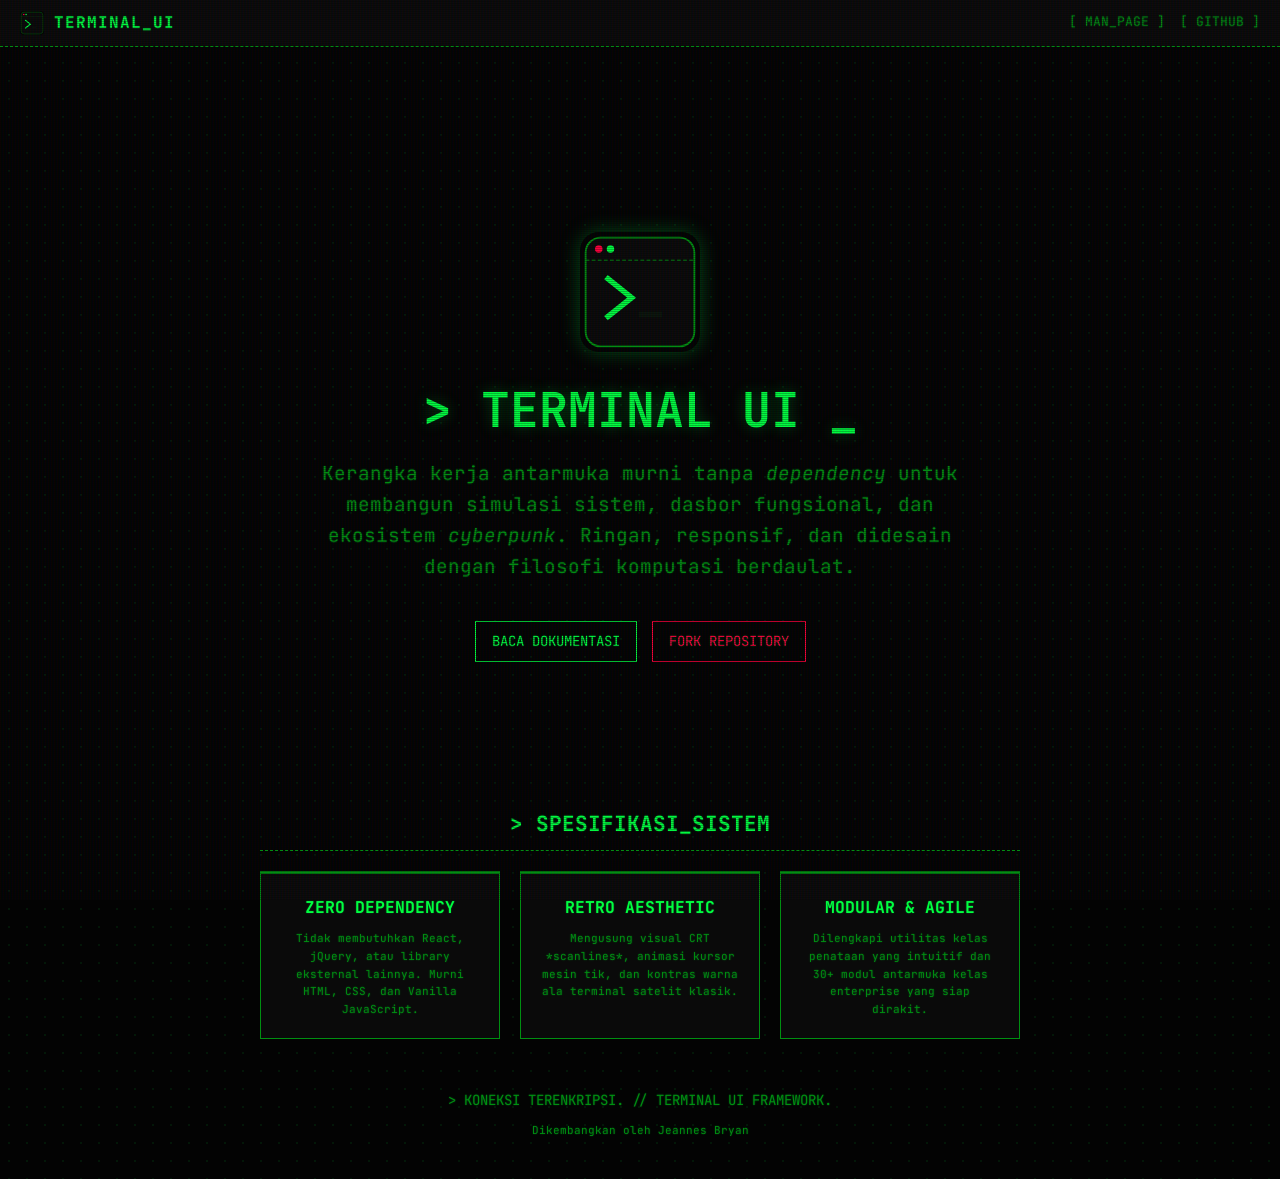
==== commit f3e794b5: "Update" ====
--- a/index.html
+++ b/index.html
@@ -12,7 +12,7 @@
     <style>
         .hero-section { min-height: 80vh; display: flex; flex-direction: column; justify-content: center; align-items: center; text-align: center; padding: 20px; }
         .hero-title { font-size: 3rem; color: var(--t-green); margin-bottom: 10px; text-shadow: 0 0 15px rgba(0, 255, 65, 0.3); }
-        .hero-subtitle { font-size: 1.2rem; color: var(--t-green-dim); max-width: 600px; margin-bottom: 40px; }
+        .hero-subtitle { font-size: 1.2rem; color: var(--t-green-dim); max-width: 700px; margin-bottom: 40px; line-height: 1.6; }
         @media (max-width: 768px) { .hero-title { font-size: 2rem; } }
     </style>
 </head>
@@ -41,7 +41,7 @@
             <img src="terminal-icon.svg" width="120" class="mb-4 t-retro-filter" style="filter: drop-shadow(0 0 10px rgba(0, 255, 65, 0.3));">
             <h1 class="hero-title">> TERMINAL UI <span class="t-blink">_</span></h1>
             <p class="hero-subtitle">
-                Kerangka kerja CSS/JS ringan. Kini dilengkapi Kanban Board, Masonry, Thread, dan Utility super lengkap untuk project bergaya Bunker/Satelit Anda.
+                Kerangka kerja antarmuka murni tanpa <i>dependency</i> untuk membangun simulasi sistem, dasbor fungsional, dan ekosistem <i>cyberpunk</i>. Ringan, responsif, dan didesain dengan filosofi komputasi berdaulat.
             </p>
             <div class="d-flex justify-content-center flex-wrap gap-3">
                 <a href="docs.html" class="t-btn">BACA DOKUMENTASI</a>
@@ -53,16 +53,16 @@
             <h2 class="t-card-header text-center mb-4">> SPESIFIKASI_SISTEM</h2>
             <div class="t-grid t-grid-3">
                 <div class="t-card text-center mb-0">
-                    <h3 class="font-bold mb-2">FULL UTILITY</h3>
-                    <p class="text-muted fs-small">Tidak perlu inline CSS. Gunakan class d-flex, w-100, m-0, p-3 seperti pada Bootstrap/Tailwind.</p>
+                    <h3 class="font-bold mb-2">ZERO DEPENDENCY</h3>
+                    <p class="text-muted fs-small">Tidak membutuhkan React, jQuery, atau library eksternal lainnya. Murni HTML, CSS, dan Vanilla JavaScript.</p>
                 </div>
                 <div class="t-card text-center mb-0">
-                    <h3 class="font-bold mb-2">LAYOUT MODULES</h3>
-                    <p class="text-muted fs-small">Sudah termasuk struktur Masonry, papan Kanban, dan Thread Connector untuk sistem yang kompleks.</p>
+                    <h3 class="font-bold mb-2">RETRO AESTHETIC</h3>
+                    <p class="text-muted fs-small">Mengusung visual CRT *scanlines*, animasi kursor mesin tik, dan kontras warna ala terminal satelit klasik.</p>
                 </div>
                 <div class="t-card text-center mb-0">
-                    <h3 class="font-bold mb-2">RETRO FILTER</h3>
-                    <p class="text-muted fs-small">Class t-retro-filter untuk mengubah gambar/avatar menjadi ala layar monokrom jadul secara instan.</p>
+                    <h3 class="font-bold mb-2">MODULAR & AGILE</h3>
+                    <p class="text-muted fs-small">Dilengkapi utilitas kelas penataan yang intuitif dan 30+ modul antarmuka kelas enterprise yang siap dirakit.</p>
                 </div>
             </div>
         </section>
--- a/terminal.css
+++ b/terminal.css
@@ -343,4 +343,37 @@
 .t-tree-file:hover { color: var(--t-green); text-shadow: 0 0 5px var(--t-green); }
 
 /* 5. TYPEWRITER CURSOR */
-.t-typewriter-cursor { display: inline-block; width: 8px; height: 14px; background-color: var(--t-green); vertical-align: middle; margin-left: 2px; animation: t-blink-anim 1s step-end infinite; }+.t-typewriter-cursor { display: inline-block; width: 8px; height: 14px; background-color: var(--t-green); vertical-align: middle; margin-left: 2px; animation: t-blink-anim 1s step-end infinite; }
+
+/* 6. TOTP / AUTH MODULE */
+.t-totp-code { font-size: 2.2rem; letter-spacing: 8px; font-weight: bold; cursor: copy; transition: 0.2s; user-select: none; text-align: center; }
+.t-totp-code:hover { color: #fff !important; text-shadow: 0 0 15px var(--t-green); }
+.t-totp-code.warning { color: var(--t-red) !important; text-shadow: 0 0 10px var(--t-red); }
+.t-timer-line-bg { height: 4px; background: rgba(0,255,65,0.1); width: 100%; margin-top: 15px; position: relative; border-radius: 0; overflow: hidden; }
+.t-timer-line { height: 100%; background: var(--t-green); width: 100%; transition: width 1s linear, background-color 0.3s; }
+.t-timer-line.warning { background: var(--t-red); box-shadow: 0 0 8px var(--t-red); }
+
+/* 7. SPA PANE (Single Page View) */
+.t-pane { display: none; }
+.t-pane.active { display: block; animation: fadeIn 0.3s ease; }
+
+/* 8. CUSTOM FILE INPUT */
+.t-file-wrapper { position: relative; overflow: hidden; display: inline-flex; align-items: center; }
+.t-file-wrapper input[type="file"] { font-size: 100px; position: absolute; left: 0; top: 0; opacity: 0; cursor: pointer; height: 100%; width: 100%; z-index: 2; }
+.t-file-btn { display: inline-block; border: 1px dashed var(--t-green-dim); padding: 8px 15px; color: var(--t-green-dim); font-size: 13px; text-transform: uppercase; transition: 0.2s; z-index: 1; }
+.t-file-wrapper:hover .t-file-btn { color: var(--t-green); border-color: var(--t-green); background: rgba(0, 255, 65, 0.05); text-shadow: 0 0 5px var(--t-green); }
+
+/* 9. IMAGE LIGHTBOX (MEDIA VIEWER) */
+.t-lightbox { display: none; position: fixed; z-index: 999999; left: 0; top: 0; width: 100%; height: 100%; background: rgba(0, 0, 0, 0.9); align-items: center; justify-content: center; backdrop-filter: blur(5px); }
+.t-lightbox.active { display: flex; animation: fadeIn 0.3s; }
+.t-lightbox img { max-width: 90%; max-height: 90vh; border: 1px dashed var(--t-green); box-shadow: 0 0 20px rgba(0, 255, 65, 0.2); }
+.t-lightbox-close { position: absolute; top: 20px; right: 30px; color: var(--t-green); font-size: 24px; font-weight: bold; cursor: pointer; text-shadow: 0 0 10px var(--t-green); transition: 0.2s; }
+.t-lightbox-close:hover { color: var(--t-red); text-shadow: 0 0 10px var(--t-red); }
+
+/* 10. EMPTY STATE MODULE */
+.t-empty-state { padding: 40px 20px; text-align: center; border: 1px dashed var(--t-green-dim); background: rgba(0, 255, 65, 0.02); margin-bottom: 20px; }
+.t-empty-state-icon { font-size: 2rem; color: var(--t-green-dim); margin-bottom: 10px; display: block; opacity: 0.5; font-family: monospace; }
+
+/* 11. SKELETON / SENTINEL LOADER */
+.t-skeleton { background: repeating-linear-gradient(45deg, rgba(0, 255, 65, 0.05), rgba(0, 255, 65, 0.05) 10px, transparent 10px, transparent 20px); height: 20px; width: 100%; border: 1px solid var(--t-green-dim); animation: t-skeleton-scroll 1.5s linear infinite; margin-bottom: 15px; }
+@keyframes t-skeleton-scroll { 100% { background-position: 40px 0; } }
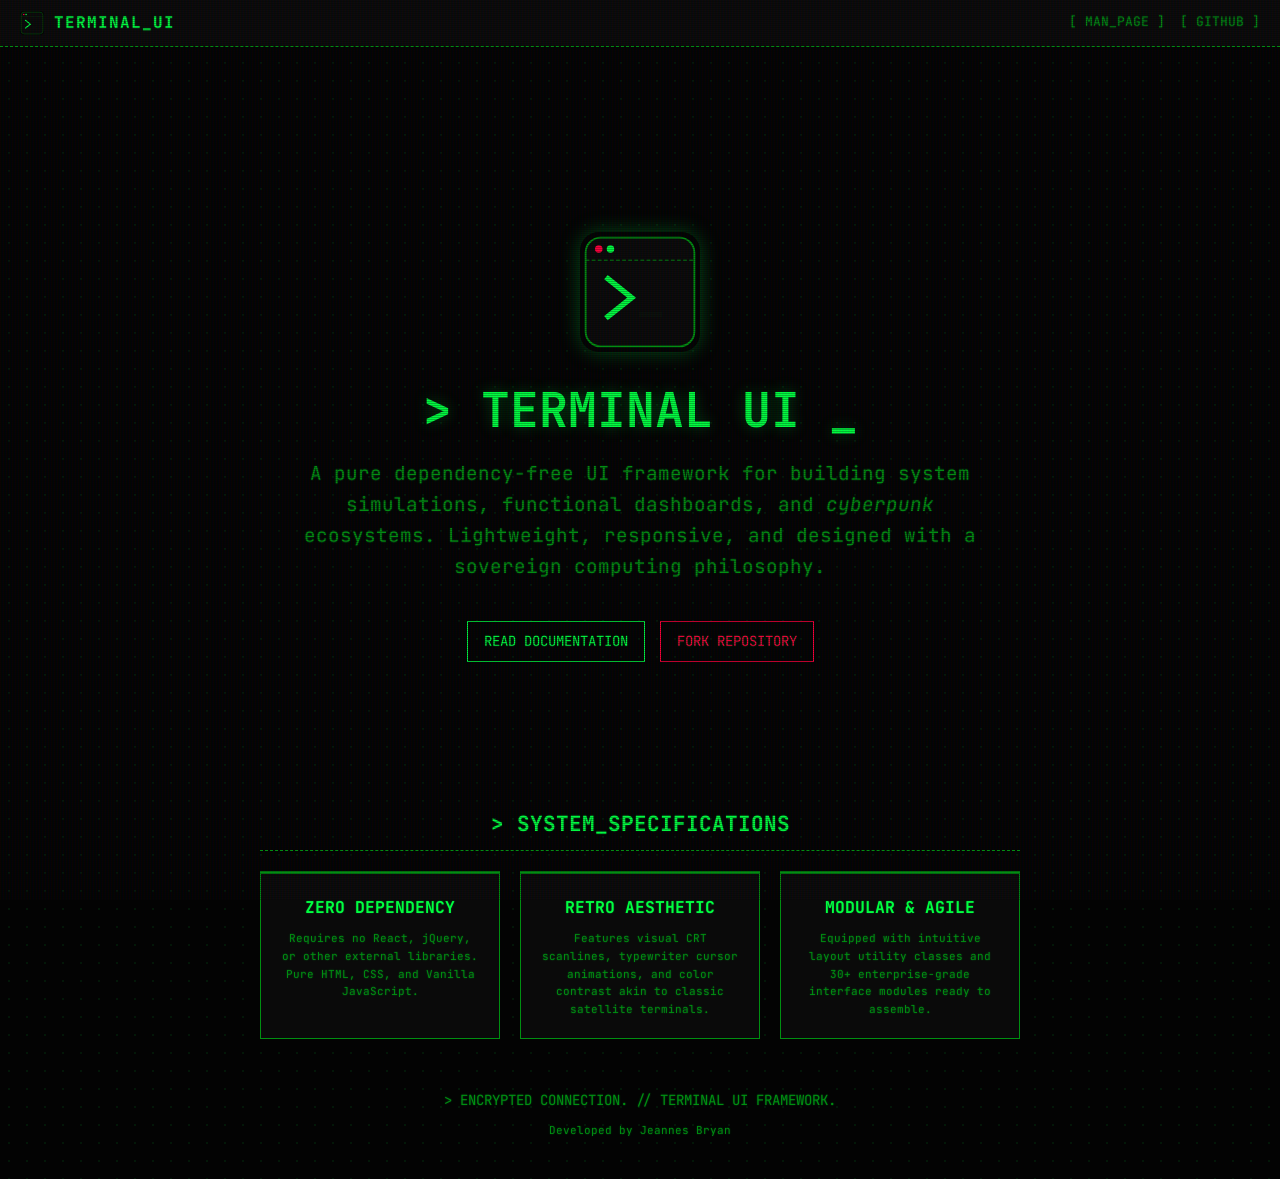
==== commit 7b900f2d: "Update" ====
--- a/index.html
+++ b/index.html
@@ -1,5 +1,5 @@
 <!DOCTYPE html>
-<html lang="id">
+<html lang="en">
 <head>
     <meta charset="UTF-8">
     <meta name="viewport" content="width=device-width, initial-scale=1.0">
@@ -21,7 +21,7 @@
     <div id="t-splash-screen" class="t-splash">
         <img src="terminal-icon.svg" width="80" class="mb-3" style="filter: drop-shadow(0 0 10px var(--t-green));">
         <div class="font-bold">> INIT_SYSTEM</div>
-        <div class="text-muted mt-2">Memuat Kernel CSS<span class="t-loading-dots"></span></div>
+        <div class="text-muted mt-2">Loading CSS Kernel<span class="t-loading-dots"></span></div>
     </div>
 
     <nav class="t-navbar m-0">
@@ -41,35 +41,35 @@
             <img src="terminal-icon.svg" width="120" class="mb-4 t-retro-filter" style="filter: drop-shadow(0 0 10px rgba(0, 255, 65, 0.3));">
             <h1 class="hero-title">> TERMINAL UI <span class="t-blink">_</span></h1>
             <p class="hero-subtitle">
-                Kerangka kerja antarmuka murni tanpa <i>dependency</i> untuk membangun simulasi sistem, dasbor fungsional, dan ekosistem <i>cyberpunk</i>. Ringan, responsif, dan didesain dengan filosofi komputasi berdaulat.
+                A pure dependency-free UI framework for building system simulations, functional dashboards, and <i>cyberpunk</i> ecosystems. Lightweight, responsive, and designed with a sovereign computing philosophy.
             </p>
             <div class="d-flex justify-content-center flex-wrap gap-3">
-                <a href="docs.html" class="t-btn">BACA DOKUMENTASI</a>
+                <a href="docs.html" class="t-btn">READ DOCUMENTATION</a>
                 <a href="https://github.com/jeannesbryan/terminal" class="t-btn danger" target="_blank">FORK REPOSITORY</a>
             </div>
         </section>
 
         <section class="mb-5">
-            <h2 class="t-card-header text-center mb-4">> SPESIFIKASI_SISTEM</h2>
+            <h2 class="t-card-header text-center mb-4">> SYSTEM_SPECIFICATIONS</h2>
             <div class="t-grid t-grid-3">
                 <div class="t-card text-center mb-0">
                     <h3 class="font-bold mb-2">ZERO DEPENDENCY</h3>
-                    <p class="text-muted fs-small">Tidak membutuhkan React, jQuery, atau library eksternal lainnya. Murni HTML, CSS, dan Vanilla JavaScript.</p>
+                    <p class="text-muted fs-small">Requires no React, jQuery, or other external libraries. Pure HTML, CSS, and Vanilla JavaScript.</p>
                 </div>
                 <div class="t-card text-center mb-0">
                     <h3 class="font-bold mb-2">RETRO AESTHETIC</h3>
-                    <p class="text-muted fs-small">Mengusung visual CRT *scanlines*, animasi kursor mesin tik, dan kontras warna ala terminal satelit klasik.</p>
+                    <p class="text-muted fs-small">Features visual CRT scanlines, typewriter cursor animations, and color contrast akin to classic satellite terminals.</p>
                 </div>
                 <div class="t-card text-center mb-0">
                     <h3 class="font-bold mb-2">MODULAR & AGILE</h3>
-                    <p class="text-muted fs-small">Dilengkapi utilitas kelas penataan yang intuitif dan 30+ modul antarmuka kelas enterprise yang siap dirakit.</p>
+                    <p class="text-muted fs-small">Equipped with intuitive layout utility classes and 30+ enterprise-grade interface modules ready to assemble.</p>
                 </div>
             </div>
         </section>
 
         <footer class="text-center text-muted border-dashed p-4 mt-5">
-            <p>> KONEKSI TERENKRIPSI. // TERMINAL UI FRAMEWORK.</p>
-            <p class="fs-small mt-2">Dikembangkan oleh Jeannes Bryan</p>
+            <p>> ENCRYPTED CONNECTION. // TERMINAL UI FRAMEWORK.</p>
+            <p class="fs-small mt-2">Developed by Jeannes Bryan</p>
         </footer>
 
     </div>
--- a/terminal.css
+++ b/terminal.css
@@ -57,8 +57,23 @@
 .align-items-start { align-items: flex-start !important; }
 .gap-1 { gap: 5px !important; } .gap-2 { gap: 10px !important; } .gap-3 { gap: 15px !important; } .gap-4 { gap: 20px !important; }
 
+/* Sizing Utilities */
+.w-25 { width: 25% !important; }
+.w-50 { width: 50% !important; }
+.w-75 { width: 75% !important; }
 .w-100 { width: 100% !important; }
+.w-auto { width: auto !important; }
 .h-100 { height: 100% !important; }
+
+/* Responsive Display Utilities */
+@media (max-width: 768px) {
+    .d-none-mobile { display: none !important; }
+    .d-block-mobile { display: block !important; }
+}
+@media (min-width: 769px) {
+    .d-none-desktop { display: none !important; }
+    .d-block-desktop { display: block !important; }
+}
 
 .m-0 { margin: 0 !important; } .mt-0 { margin-top: 0 !important; } .mb-0 { margin-bottom: 0 !important; }
 .mt-1 { margin-top: 5px !important; } .mt-2 { margin-top: 10px !important; } .mt-3 { margin-top: 15px !important; } .mt-4 { margin-top: 20px !important; } .mt-5 { margin-top: 30px !important; }
@@ -103,11 +118,23 @@
 .t-box-md { max-width: 650px; }
 .t-box-lg { max-width: 850px; }
 
+/* --- NAVBAR MODULE --- */
 .t-navbar { display: flex; justify-content: space-between; align-items: center; padding: 10px 20px; border-bottom: 1px dashed var(--t-green-dim); background: var(--bg-surface); margin-bottom: 20px; }
 .t-nav-brand { font-weight: bold; color: var(--t-green); font-size: 16px; text-transform: uppercase; letter-spacing: 1px; }
 .t-nav-menu { display: flex; gap: 15px; }
 .t-nav-menu a { color: var(--t-green-dim); text-decoration: none; font-size: 13px; transition: 0.2s; }
 .t-nav-menu a:hover { color: var(--t-green); text-shadow: 0 0 5px var(--t-green); }
+
+/* Navbar Mobile Toggler Extension */
+.t-nav-toggler { display: none; background: transparent; border: 1px solid var(--t-green-dim); color: var(--t-green); padding: 5px 10px; cursor: pointer; font-family: inherit; font-size: 12px; transition: 0.2s; }
+.t-nav-toggler:hover { background: rgba(0,255,65,0.1); }
+
+@media (max-width: 768px) {
+    .t-navbar { flex-wrap: wrap; }
+    .t-nav-toggler { display: inline-block; }
+    .t-nav-menu.t-nav-collapse { display: none; width: 100%; flex-direction: column; gap: 10px; margin-top: 15px; padding-top: 15px; border-top: 1px dashed var(--t-green-dim); }
+    .t-nav-menu.t-nav-collapse.show { display: flex; animation: fadeIn 0.3s ease; }
+}
 
 /* --- CARD MODULE --- */
 .t-card { background-color: var(--bg-surface); border: 1px solid var(--t-green-dim); padding: 20px; margin-bottom: 20px; border-top: 3px solid var(--t-green-dim); position: relative; transition: box-shadow 0.3s ease; }
@@ -252,7 +279,7 @@
 .t-page-btn { background: transparent; border: 1px solid var(--t-green-dim); color: var(--t-green-dim); padding: 6px 12px; font-family: inherit; font-size: 12px; cursor: pointer; text-decoration: none; transition: 0.2s; }
 .t-page-btn:hover, .t-page-btn.active { border-color: var(--t-green); color: var(--t-green); background: rgba(0,255,65,0.05); }
 
-/* Filter Layar Monokrom */
+/* Monochrome Screen Filter */
 .t-retro-filter { filter: grayscale(1) sepia(0.5) hue-rotate(80deg) contrast(1.2); transition: filter 0.3s; }
 .t-retro-filter:hover { filter: grayscale(0) sepia(0) hue-rotate(0) contrast(1); }
 
@@ -320,16 +347,16 @@
 .t-switch input:checked + .t-switch-slider { border-color: var(--t-green); background-color: rgba(0,255,65,0.1); box-shadow: 0 0 5px rgba(0,255,65,0.2); }
 .t-switch input:checked + .t-switch-slider:before { transform: translateX(20px); background-color: var(--t-green); box-shadow: 0 0 5px var(--t-green); }
 
-/* 3. RANGE SLIDER (KALIBRATOR) */
-.t-range { -webkit-appearance: none; width: 100%; background: transparent; height: 20px; outline: none; margin: 10px 0; }
+/* 3. RANGE SLIDER (CALIBRATOR) */
+.t-range { -webkit-appearance: none; appearance: none; width: 100%; background: transparent; height: 20px; outline: none; margin: 10px 0; }
 .t-range::-webkit-slider-runnable-track { width: 100%; height: 2px; background: repeating-linear-gradient(to right, var(--t-green-dim) 0, var(--t-green-dim) 5px, transparent 5px, transparent 10px); cursor: pointer; }
-.t-range::-webkit-slider-thumb { height: 16px; width: 10px; background: var(--t-green); cursor: pointer; -webkit-appearance: none; margin-top: -7px; border: 1px solid var(--bg-base); box-shadow: 0 0 5px var(--t-green); transition: 0.2s; }
+.t-range::-webkit-slider-thumb { height: 16px; width: 10px; background: var(--t-green); cursor: pointer; -webkit-appearance: none; appearance: none; margin-top: -7px; border: 1px solid var(--bg-base); box-shadow: 0 0 5px var(--t-green); transition: 0.2s; }
 .t-range::-webkit-slider-thumb:hover { background: var(--t-yellow); box-shadow: 0 0 8px var(--t-yellow); }
 .t-range:focus::-webkit-slider-runnable-track { background: repeating-linear-gradient(to right, var(--t-green) 0, var(--t-green) 5px, transparent 5px, transparent 10px); }
 .t-range::-moz-range-track { width: 100%; height: 2px; background: repeating-linear-gradient(to right, var(--t-green-dim) 0, var(--t-green-dim) 5px, transparent 5px, transparent 10px); cursor: pointer; }
 .t-range::-moz-range-thumb { height: 16px; width: 10px; background: var(--t-green); cursor: pointer; border: 1px solid var(--bg-base); box-shadow: 0 0 5px var(--t-green); border-radius: 0; }
 
-/* 4. TREE VIEW (PENJELAJAH BERKAS) */
+/* 4. TREE VIEW (FILE EXPLORER) */
 .t-tree { list-style-type: none; padding-left: 0; font-size: 13px; margin-bottom: 15px; }
 .t-tree ul { list-style-type: none; padding-left: 20px; border-left: 1px dashed var(--t-green-dim); margin-left: 5px; display: none; }
 .t-tree ul.active { display: block; animation: fadeIn 0.2s ease; }
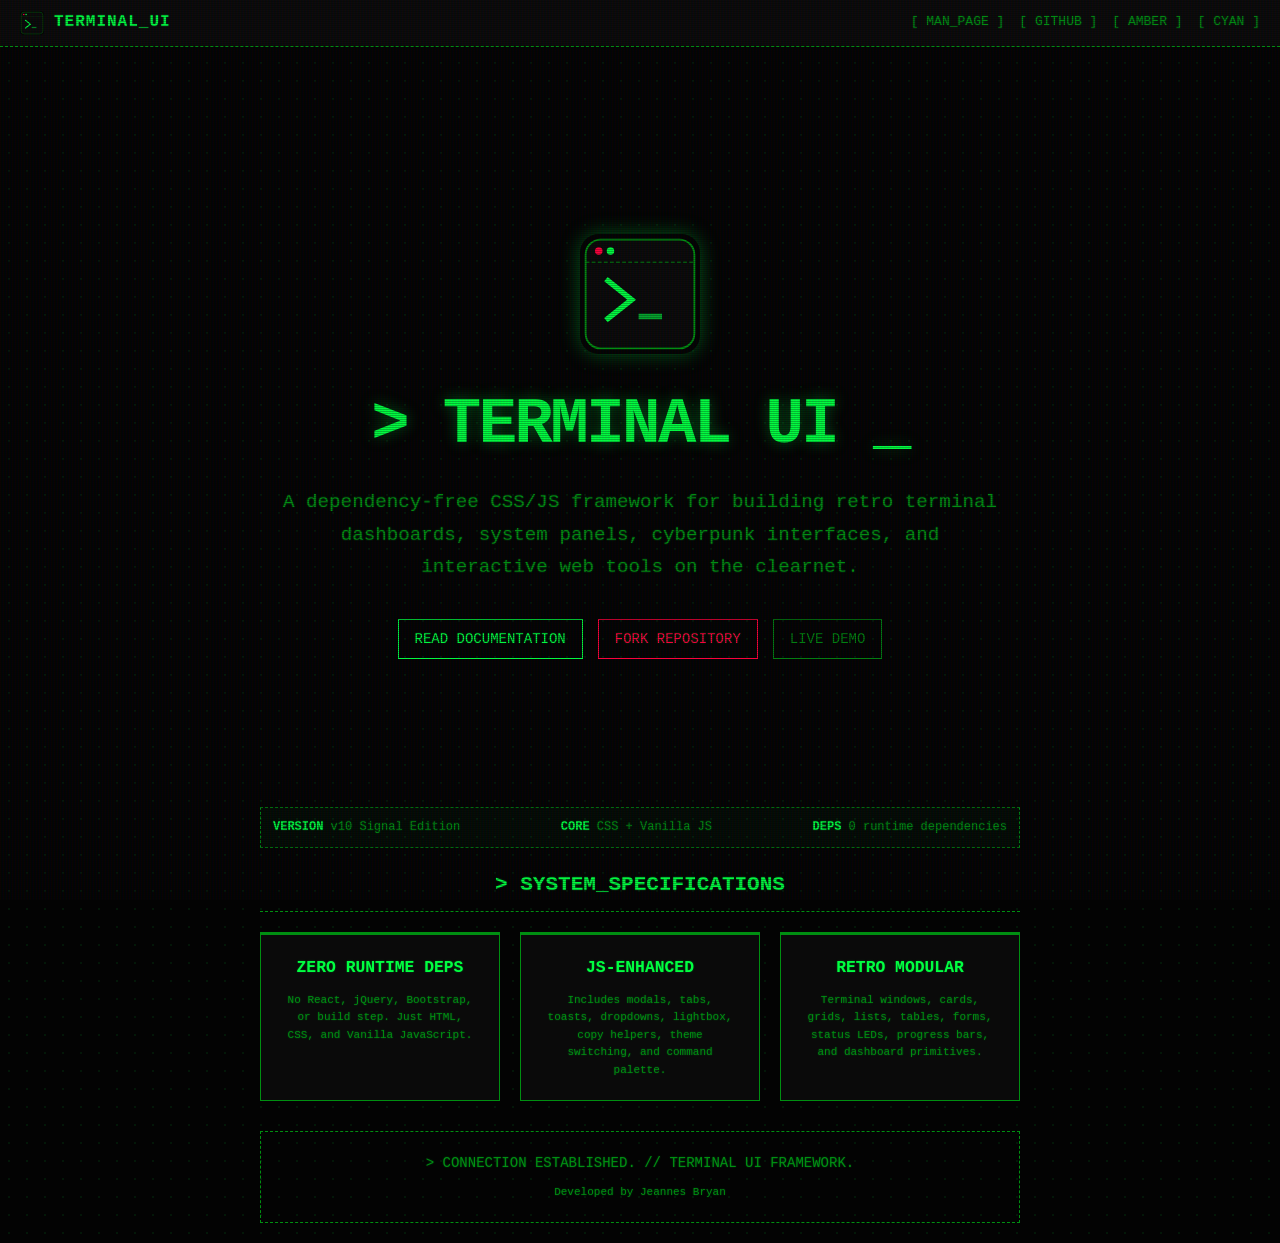
==== commit 0d1d02b2: "Release Terminal UI v10 Signal Edition Major refactor introducing theme presets, data-attribute API," ====
--- a/index.html
+++ b/index.html
@@ -1,78 +1,93 @@
 <!DOCTYPE html>
-<html lang="en">
+<html lang="en" data-terminal-theme="green">
 <head>
     <meta charset="UTF-8">
     <meta name="viewport" content="width=device-width, initial-scale=1.0">
     <title>Terminal UI Framework</title>
-    
+    <meta name="description" content="A dependency-free CSS/JS framework for retro terminal-inspired web interfaces.">
     <link rel="icon" type="image/svg+xml" href="terminal-icon.svg">
-    <link href="https://fonts.googleapis.com/css2?family=JetBrains+Mono:wght@400;700&display=swap" rel="stylesheet">
     <link rel="stylesheet" href="terminal.css">
-    
-    <style>
-        .hero-section { min-height: 80vh; display: flex; flex-direction: column; justify-content: center; align-items: center; text-align: center; padding: 20px; }
-        .hero-title { font-size: 3rem; color: var(--t-green); margin-bottom: 10px; text-shadow: 0 0 15px rgba(0, 255, 65, 0.3); }
-        .hero-subtitle { font-size: 1.2rem; color: var(--t-green-dim); max-width: 700px; margin-bottom: 40px; line-height: 1.6; }
-        @media (max-width: 768px) { .hero-title { font-size: 2rem; } }
-    </style>
 </head>
 <body class="t-crt">
 
     <div id="t-splash-screen" class="t-splash">
-        <img src="terminal-icon.svg" width="80" class="mb-3" style="filter: drop-shadow(0 0 10px var(--t-green));">
+        <img src="terminal-icon.svg" width="80" class="mb-3 t-logo-glow" alt="Terminal UI logo">
         <div class="font-bold">> INIT_SYSTEM</div>
-        <div class="text-muted mt-2">Loading CSS Kernel<span class="t-loading-dots"></span></div>
+        <div id="splash-text" class="text-muted mt-2">Loading Interface Kernel<span class="t-loading-dots"></span></div>
     </div>
 
     <nav class="t-navbar m-0">
         <div class="t-nav-brand d-flex align-items-center gap-2">
-            <img src="terminal-icon.svg" width="24" alt="Logo">
+            <img src="terminal-icon.svg" width="24" alt="Terminal UI logo">
             TERMINAL_UI
         </div>
-        <div class="t-nav-menu">
-            <a href="docs.html">[ MAN_PAGE ]</a>
-            <a href="https://github.com/jeannesbryan/terminal" target="_blank">[ GITHUB ]</a>
+        <button class="t-nav-toggler d-none-desktop" data-t-navbar-toggle="main-menu">[ MENU ]</button>
+        <div class="t-nav-menu t-nav-collapse" id="main-menu">
+            <a href="docs.html" data-t-command="Open documentation">[ MAN_PAGE ]</a>
+            <a href="https://github.com/jeannesbryan/terminal" target="_blank" rel="noopener" data-t-command="Open GitHub repository">[ GITHUB ]</a>
+            <a href="#" data-t-theme="amber">[ AMBER ]</a>
+            <a href="#" data-t-theme="cyan">[ CYAN ]</a>
         </div>
     </nav>
 
-    <div class="t-container mt-4">
-        
-        <section class="hero-section">
-            <img src="terminal-icon.svg" width="120" class="mb-4 t-retro-filter" style="filter: drop-shadow(0 0 10px rgba(0, 255, 65, 0.3));">
-            <h1 class="hero-title">> TERMINAL UI <span class="t-blink">_</span></h1>
-            <p class="hero-subtitle">
-                A pure dependency-free UI framework for building system simulations, functional dashboards, and <i>cyberpunk</i> ecosystems. Lightweight, responsive, and designed with a sovereign computing philosophy.
+    <main class="t-container mt-4">
+        <section class="t-hero">
+            <img src="terminal-icon.svg" width="120" class="mb-4 t-retro-filter t-logo-glow" alt="Terminal UI logo">
+            <h1 class="t-hero-title">> TERMINAL UI <span class="t-blink">_</span></h1>
+            <p class="t-hero-subtitle">
+                A dependency-free CSS/JS framework for building retro terminal dashboards,
+                system panels, cyberpunk interfaces, and interactive web tools on the clearnet.
             </p>
             <div class="d-flex justify-content-center flex-wrap gap-3">
-                <a href="docs.html" class="t-btn">READ DOCUMENTATION</a>
-                <a href="https://github.com/jeannesbryan/terminal" class="t-btn danger" target="_blank">FORK REPOSITORY</a>
+                <a href="docs.html" class="t-btn" data-t-command="Read documentation">READ DOCUMENTATION</a>
+                <a href="https://github.com/jeannesbryan/terminal" class="t-btn danger" target="_blank" rel="noopener" data-t-command="Fork repository">FORK REPOSITORY</a>
+                <button class="t-btn ghost" data-t-modal-open="demo-modal">LIVE DEMO</button>
             </div>
         </section>
 
         <section class="mb-5">
+            <div class="t-statusline">
+                <span><strong>VERSION</strong> v10 Signal Edition</span>
+                <span><strong>CORE</strong> CSS + Vanilla JS</span>
+                <span><strong>DEPS</strong> 0 runtime dependencies</span>
+            </div>
+
             <h2 class="t-card-header text-center mb-4">> SYSTEM_SPECIFICATIONS</h2>
             <div class="t-grid t-grid-3">
                 <div class="t-card text-center mb-0">
-                    <h3 class="font-bold mb-2">ZERO DEPENDENCY</h3>
-                    <p class="text-muted fs-small">Requires no React, jQuery, or other external libraries. Pure HTML, CSS, and Vanilla JavaScript.</p>
+                    <h3 class="font-bold mb-2">ZERO RUNTIME DEPS</h3>
+                    <p class="text-muted fs-small">No React, jQuery, Bootstrap, or build step. Just HTML, CSS, and Vanilla JavaScript.</p>
                 </div>
                 <div class="t-card text-center mb-0">
-                    <h3 class="font-bold mb-2">RETRO AESTHETIC</h3>
-                    <p class="text-muted fs-small">Features visual CRT scanlines, typewriter cursor animations, and color contrast akin to classic satellite terminals.</p>
+                    <h3 class="font-bold mb-2">JS-ENHANCED</h3>
+                    <p class="text-muted fs-small">Includes modals, tabs, toasts, dropdowns, lightbox, copy helpers, theme switching, and command palette.</p>
                 </div>
                 <div class="t-card text-center mb-0">
-                    <h3 class="font-bold mb-2">MODULAR & AGILE</h3>
-                    <p class="text-muted fs-small">Equipped with intuitive layout utility classes and 30+ enterprise-grade interface modules ready to assemble.</p>
+                    <h3 class="font-bold mb-2">RETRO MODULAR</h3>
+                    <p class="text-muted fs-small">Terminal windows, cards, grids, lists, tables, forms, status LEDs, progress bars, and dashboard primitives.</p>
                 </div>
             </div>
         </section>
 
         <footer class="text-center text-muted border-dashed p-4 mt-5">
-            <p>> ENCRYPTED CONNECTION. // TERMINAL UI FRAMEWORK.</p>
+            <p>> CONNECTION ESTABLISHED. // TERMINAL UI FRAMEWORK.</p>
             <p class="fs-small mt-2">Developed by Jeannes Bryan</p>
         </footer>
+    </main>
 
+    <div id="demo-modal" class="t-modal" role="dialog" aria-modal="true" aria-labelledby="demo-modal-title">
+        <div class="t-modal-content">
+            <div id="demo-modal-title" class="t-card-header">> SIGNAL_TEST</div>
+            <p class="text-muted mb-3">Terminal UI is online. Try <span class="t-kbd">Ctrl</span> + <span class="t-kbd">K</span> for the command palette.</p>
+            <div class="d-flex gap-2 justify-content-end">
+                <button class="t-btn ghost" data-t-theme="green">GREEN</button>
+                <button class="t-btn warning" data-t-theme="amber">AMBER</button>
+                <button class="t-btn info" data-t-theme="cyan">CYAN</button>
+                <button class="t-btn danger" data-t-modal-close="demo-modal">CLOSE</button>
+            </div>
+        </div>
     </div>
+
     <script src="terminal.js"></script>
 </body>
-</html>+</html>
--- a/terminal.css
+++ b/terminal.css
@@ -1,7 +1,5 @@
 /* =========================================
    TERMINAL UI FRAMEWORK
-   -----------------------------------------
-   Continuous Improvement Edition
    ========================================= */
 
 :root {
@@ -12,13 +10,32 @@
     --t-red: #ff003c;
     --t-yellow: #ffcc00;
     --t-yellow-dim: #b38f00;
-    --t-font: 'JetBrains Mono', 'Courier New', monospace;
+    --t-cyan: #00d9ff;
+    --t-blue: #3388ff;
+    --t-purple: #a855f7;
+    --t-orange: #ff7a00;
+    --t-white: #f4fff7;
+    --t-muted: #6abf7a;
+    --t-shadow-soft: rgba(0, 255, 65, 0.18);
+    --t-shadow-strong: rgba(0, 255, 65, 0.35);
+    --t-radius: 0;
+    --t-font: 'JetBrains Mono', ui-monospace, SFMono-Regular, Menlo, Monaco, Consolas, 'Liberation Mono', 'Courier New', monospace;
 }
 
 * { box-sizing: border-box; margin: 0; padding: 0; }
 
 ::selection { background: var(--t-green); color: var(--bg-base); text-shadow: none; }
 ::-moz-selection { background: var(--t-green); color: var(--bg-base); text-shadow: none; }
+
+:focus-visible {
+    outline: 2px dashed var(--t-green);
+    outline-offset: 3px;
+    background: rgba(0, 255, 65, 0.08);
+}
+:focus:not(:focus-visible) { outline: none; }
+
+a { color: inherit; }
+
 
 ::-webkit-scrollbar { width: 8px; height: 8px; }
 ::-webkit-scrollbar-track { background: var(--bg-base); border-left: 1px dashed var(--t-green-dim); }
@@ -403,4 +420,182 @@
 
 /* 11. SKELETON / SENTINEL LOADER */
 .t-skeleton { background: repeating-linear-gradient(45deg, rgba(0, 255, 65, 0.05), rgba(0, 255, 65, 0.05) 10px, transparent 10px, transparent 20px); height: 20px; width: 100%; border: 1px solid var(--t-green-dim); animation: t-skeleton-scroll 1.5s linear infinite; margin-bottom: 15px; }
-@keyframes t-skeleton-scroll { 100% { background-position: 40px 0; } }+@keyframes t-skeleton-scroll { 100% { background-position: 40px 0; } }
+/* =========================================
+   TERMINAL UI ADDITIONS
+   -----------------------------------------
+   JS-Enhanced, Clearnet-Friendly Edition
+   ========================================= */
+
+/* --- THEME PRESETS --- */
+html[data-terminal-theme="green"] {
+    --bg-base: #030303;
+    --bg-surface: #0a0a0a;
+    --t-green: #00ff41;
+    --t-green-dim: #008f11;
+}
+html[data-terminal-theme="amber"] {
+    --bg-base: #100b00;
+    --bg-surface: #1d1400;
+    --t-green: #ffb000;
+    --t-green-dim: #a36f00;
+    --t-shadow-soft: rgba(255, 176, 0, 0.16);
+    --t-shadow-strong: rgba(255, 176, 0, 0.32);
+}
+html[data-terminal-theme="cyan"] {
+    --bg-base: #02080b;
+    --bg-surface: #061216;
+    --t-green: #00e5ff;
+    --t-green-dim: #007d8c;
+    --t-shadow-soft: rgba(0, 229, 255, 0.16);
+    --t-shadow-strong: rgba(0, 229, 255, 0.32);
+}
+html[data-terminal-theme="red"] {
+    --bg-base: #0c0204;
+    --bg-surface: #150509;
+    --t-green: #ff315f;
+    --t-green-dim: #92172f;
+    --t-shadow-soft: rgba(255, 49, 95, 0.16);
+    --t-shadow-strong: rgba(255, 49, 95, 0.32);
+}
+
+/* --- MISSING UTILS & QUALITY OF LIFE --- */
+.bg-base { background: var(--bg-base) !important; }
+.bg-surface { background: var(--bg-surface) !important; }
+.bg-grid { background-image: radial-gradient(rgba(0, 255, 65, 0.08) 1px, transparent 1px) !important; background-size: 18px 18px !important; }
+.border-dashed { border: 1px dashed var(--t-green-dim) !important; }
+.border-danger { border-color: var(--t-red) !important; }
+.border-warning { border-color: var(--t-yellow-dim) !important; }
+.border-success { border-color: var(--t-green) !important; }
+.overflow-hidden { overflow: hidden !important; }
+.overflow-auto { overflow: auto !important; }
+.text-info { color: var(--t-cyan) !important; }
+.text-white { color: var(--t-white) !important; }
+.text-uppercase { text-transform: uppercase !important; }
+.text-break { overflow-wrap: anywhere !important; word-break: break-word !important; }
+.fs-1 { font-size: 2rem !important; }
+.fs-2 { font-size: 1.5rem !important; }
+.fs-3 { font-size: 1.25rem !important; }
+.ms-auto { margin-left: auto !important; }
+.me-auto { margin-right: auto !important; }
+.mx-auto { margin-left: auto !important; margin-right: auto !important; }
+.d-block { display: block !important; }
+.d-inline-block { display: inline-block !important; }
+.position-relative { position: relative !important; }
+.min-vh-100 { min-height: 100vh !important; }
+
+@media (max-width: 768px) {
+    .w-100-mobile { width: 100% !important; }
+    .text-center-mobile { text-align: center !important; }
+    .flex-column-mobile { flex-direction: column !important; }
+}
+
+/* --- BUTTON VARIANTS --- */
+.t-btn.warning { color: var(--t-yellow); border-color: var(--t-yellow); }
+.t-btn.warning:hover { background: var(--t-yellow); color: var(--bg-base); box-shadow: 0 0 10px var(--t-yellow); }
+.t-btn.info { color: var(--t-cyan); border-color: var(--t-cyan); }
+.t-btn.info:hover { background: var(--t-cyan); color: var(--bg-base); box-shadow: 0 0 10px var(--t-cyan); }
+.t-btn.ghost { color: var(--t-green-dim); border-color: var(--t-green-dim); opacity: 0.9; }
+.t-btn.ghost:hover { color: var(--t-green); border-color: var(--t-green); background: rgba(0,255,65,0.06); }
+
+/* --- BADGE / ALERT VARIANTS --- */
+.t-badge.info { background: rgba(0, 217, 255, 0.1); color: var(--t-cyan); border-color: var(--t-cyan); }
+.t-badge.muted { background: rgba(0, 255, 65, 0.04); color: var(--t-green-dim); border-color: var(--t-green-dim); }
+.t-alert.info { border-color: var(--t-cyan); background: rgba(0, 217, 255, 0.06); color: var(--t-cyan); border-left-color: var(--t-cyan); }
+
+/* --- HERO / LANDING PAGE --- */
+.t-hero { min-height: 80vh; display: flex; flex-direction: column; justify-content: center; align-items: center; text-align: center; padding: 20px; }
+.t-hero.compact { min-height: 45vh; }
+.t-hero-title { font-size: clamp(2rem, 6vw, 4rem); color: var(--t-green); margin-bottom: 10px; text-shadow: 0 0 15px var(--t-shadow-strong); letter-spacing: -0.04em; }
+.t-hero-subtitle { font-size: clamp(1rem, 2vw, 1.2rem); color: var(--t-green-dim); max-width: 760px; margin-bottom: 35px; line-height: 1.7; }
+.t-logo-glow { filter: drop-shadow(0 0 10px var(--t-shadow-strong)); }
+.t-logo-frame { background: #000; padding: 5px; border: 1px solid var(--t-green-dim); }
+
+/* --- APP SHELL / TOOLBAR / STATUSLINE --- */
+.t-shell { width: 100%; max-width: 1100px; margin: 0 auto; padding: 20px; }
+.t-toolbar { display: flex; align-items: center; justify-content: space-between; gap: 12px; flex-wrap: wrap; padding: 10px 0; border-top: 1px dashed var(--t-green-dim); border-bottom: 1px dashed var(--t-green-dim); margin-bottom: 20px; }
+.t-toolbar-group { display: flex; align-items: center; gap: 10px; flex-wrap: wrap; }
+.t-statusline { display: flex; align-items: center; justify-content: space-between; gap: 10px; flex-wrap: wrap; border: 1px dashed var(--t-green-dim); background: rgba(0,255,65,0.03); padding: 10px 12px; color: var(--t-green-dim); font-size: 12px; margin-bottom: 20px; }
+.t-statusline strong { color: var(--t-green); }
+.t-command { border: 1px solid var(--t-green-dim); background: rgba(0,255,65,0.03); padding: 12px; display: flex; align-items: center; gap: 10px; }
+.t-command-prompt { color: var(--t-green); font-weight: bold; white-space: nowrap; }
+.t-command .t-input { margin-bottom: 0; padding: 4px 0; }
+
+/* --- KEY VALUE / METRICS --- */
+.t-kv { display: grid; grid-template-columns: minmax(120px, 35%) 1fr; gap: 0; border: 1px dashed var(--t-green-dim); margin-bottom: 15px; }
+.t-kv-row { display: contents; }
+.t-kv-key, .t-kv-value { padding: 10px; border-bottom: 1px dashed var(--t-green-dim); }
+.t-kv-row:last-child .t-kv-key, .t-kv-row:last-child .t-kv-value { border-bottom: 0; }
+.t-kv-key { color: var(--t-green-dim); background: rgba(0,255,65,0.03); text-transform: uppercase; font-size: 12px; }
+.t-kv-value { color: var(--t-green); overflow-wrap: anywhere; }
+.t-metric-grid { display: grid; grid-template-columns: repeat(3, 1fr); gap: 15px; margin-bottom: 20px; }
+.t-metric { border: 1px solid var(--t-green-dim); background: rgba(0,255,65,0.03); padding: 15px; text-align: center; }
+.t-metric-value { display: block; font-size: 1.8rem; font-weight: bold; color: var(--t-green); line-height: 1.1; }
+.t-metric-label { display: block; font-size: 11px; color: var(--t-green-dim); text-transform: uppercase; margin-top: 5px; }
+@media (max-width: 768px) { .t-metric-grid { grid-template-columns: 1fr; } .t-kv { grid-template-columns: 1fr; } }
+
+/* --- CODE / COPY / KBD --- */
+.t-code { background: #000; color: #a8ffb7; border: 1px solid var(--t-green-dim); padding: 12px; overflow-x: auto; font-size: 12px; display: block; }
+.t-code-inline, .t-kbd { background: rgba(0,255,65,0.06); border: 1px solid var(--t-green-dim); color: var(--t-green); padding: 1px 5px; font-family: var(--t-font); font-size: 0.9em; }
+.t-kbd { box-shadow: inset 0 -2px 0 rgba(0,255,65,0.15); }
+.t-copyable { position: relative; }
+.t-copy-btn { position: absolute; top: 8px; right: 8px; font-size: 10px; padding: 3px 8px; }
+
+/* --- DOCS PAGE MODULES --- */
+.t-docs-body { display: flex; align-items: flex-start; }
+.t-sidebar { width: 260px; height: 100vh; position: fixed; top: 0; left: 0; background: var(--bg-surface); border-right: 1px dashed var(--t-green-dim); padding: 20px; overflow-y: auto; z-index: 100; }
+.t-sidebar h3 { font-size: 14px; margin-bottom: 20px; color: var(--t-green); border-bottom: 1px dashed var(--t-green); padding-bottom: 10px; }
+.t-sidebar ul { list-style: none; padding: 0; margin: 0; }
+.t-sidebar li { margin-bottom: 5px; }
+.t-sidebar a { color: var(--t-green-dim); text-decoration: none; font-size: 12px; transition: 0.2s; display: block; padding: 5px; border-left: 2px solid transparent; }
+.t-sidebar a:hover, .t-sidebar a.active { color: var(--t-green); border-left-color: var(--t-green); background: rgba(0,255,65,0.05); padding-left: 10px; }
+.sidebar-logo, .t-sidebar-logo { text-align: center; margin-bottom: 20px; padding-bottom: 15px; border-bottom: 1px double var(--t-green-dim); }
+.t-main-content { margin-left: 260px; padding: 30px; width: calc(100% - 260px); max-width: 980px; }
+.docs-section, .t-docs-section { margin-bottom: 70px; padding-top: 20px; border-top: 1px solid #111; scroll-margin-top: 20px; }
+.docs-section.no-border, .t-docs-section.no-border { border-top: none; }
+.docs-example, .t-docs-example { padding: 25px; border: 1px dashed var(--t-green-dim); background: rgba(0,255,65,0.02); position: relative; margin-bottom: -1px; }
+.docs-example::before, .t-docs-example::before { content: "PREVIEW"; position: absolute; top: 0; left: 0; background: var(--t-green-dim); color: #000; font-size: 10px; padding: 2px 6px; font-weight: bold; }
+.docs-code, .t-docs-code { background: #000; padding: 15px; border: 1px solid var(--t-green-dim); overflow-x: auto; font-size: 12px; color: #a8ffb7; }
+.t-docs-utility-list { font-size: 12px; line-height: 2; }
+.t-docs-center-demo { height: 250px; position: relative; overflow: hidden; background: var(--bg-base); }
+.t-center-screen-demo { min-height: 100%; }
+.t-demo-strip { background: rgba(0,255,65,0.05); }
+.t-demo-half { width: 45%; }
+.t-demo-width-70 { width: 70%; }
+.t-demo-min-h { min-height: 25px; }
+.t-clickable-demo { cursor: pointer; border: 1px dashed var(--t-green-dim); }
+
+@media (max-width: 768px) {
+    .t-docs-body { flex-direction: column; }
+    .t-sidebar { width: 100%; height: 260px; position: relative; border-right: none; border-bottom: 1px dashed var(--t-green-dim); padding: 15px; }
+    .t-main-content { margin-left: 0; width: 100%; padding: 15px; }
+}
+
+/* --- COMMAND PALETTE --- */
+.t-command-palette { position: fixed; inset: 0; display: none; align-items: flex-start; justify-content: center; background: rgba(0,0,0,0.72); z-index: 99999; padding: 10vh 20px 20px; backdrop-filter: blur(4px); }
+.t-command-palette.is-open { display: flex; }
+.t-command-palette-box { width: min(720px, 100%); background: var(--bg-surface); border: 1px solid var(--t-green); box-shadow: 0 0 25px var(--t-shadow-soft); padding: 15px; }
+.t-command-palette-list { list-style: none; margin: 10px 0 0; padding: 0; max-height: 45vh; overflow: auto; border-top: 1px dashed var(--t-green-dim); }
+.t-command-palette-item { display: block; padding: 10px; color: var(--t-green-dim); text-decoration: none; border-bottom: 1px dashed var(--t-green-dim); }
+.t-command-palette-item:hover, .t-command-palette-item:focus { color: var(--t-green); background: rgba(0,255,65,0.06); }
+
+/* --- REDUCED MOTION --- */
+@media (prefers-reduced-motion: reduce) {
+    *, ::before, ::after {
+        animation-duration: 0.01ms !important;
+        animation-iteration-count: 1 !important;
+        transition-duration: 0.01ms !important;
+        scroll-behavior: auto !important;
+    }
+    .t-glow, body.t-crt::after {
+        text-shadow: none !important;
+    }
+}
+
+/* --- PRINT-FRIENDLY DOCS --- */
+@media print {
+    body { background: #fff !important; color: #000 !important; text-shadow: none !important; }
+    body.t-crt::after, .t-sidebar, .t-splash, .t-toast-container { display: none !important; }
+    .t-main-content { margin-left: 0 !important; width: 100% !important; max-width: none !important; }
+    .t-card, .docs-example, .docs-code, .t-window { border-color: #000 !important; color: #000 !important; background: #fff !important; }
+}
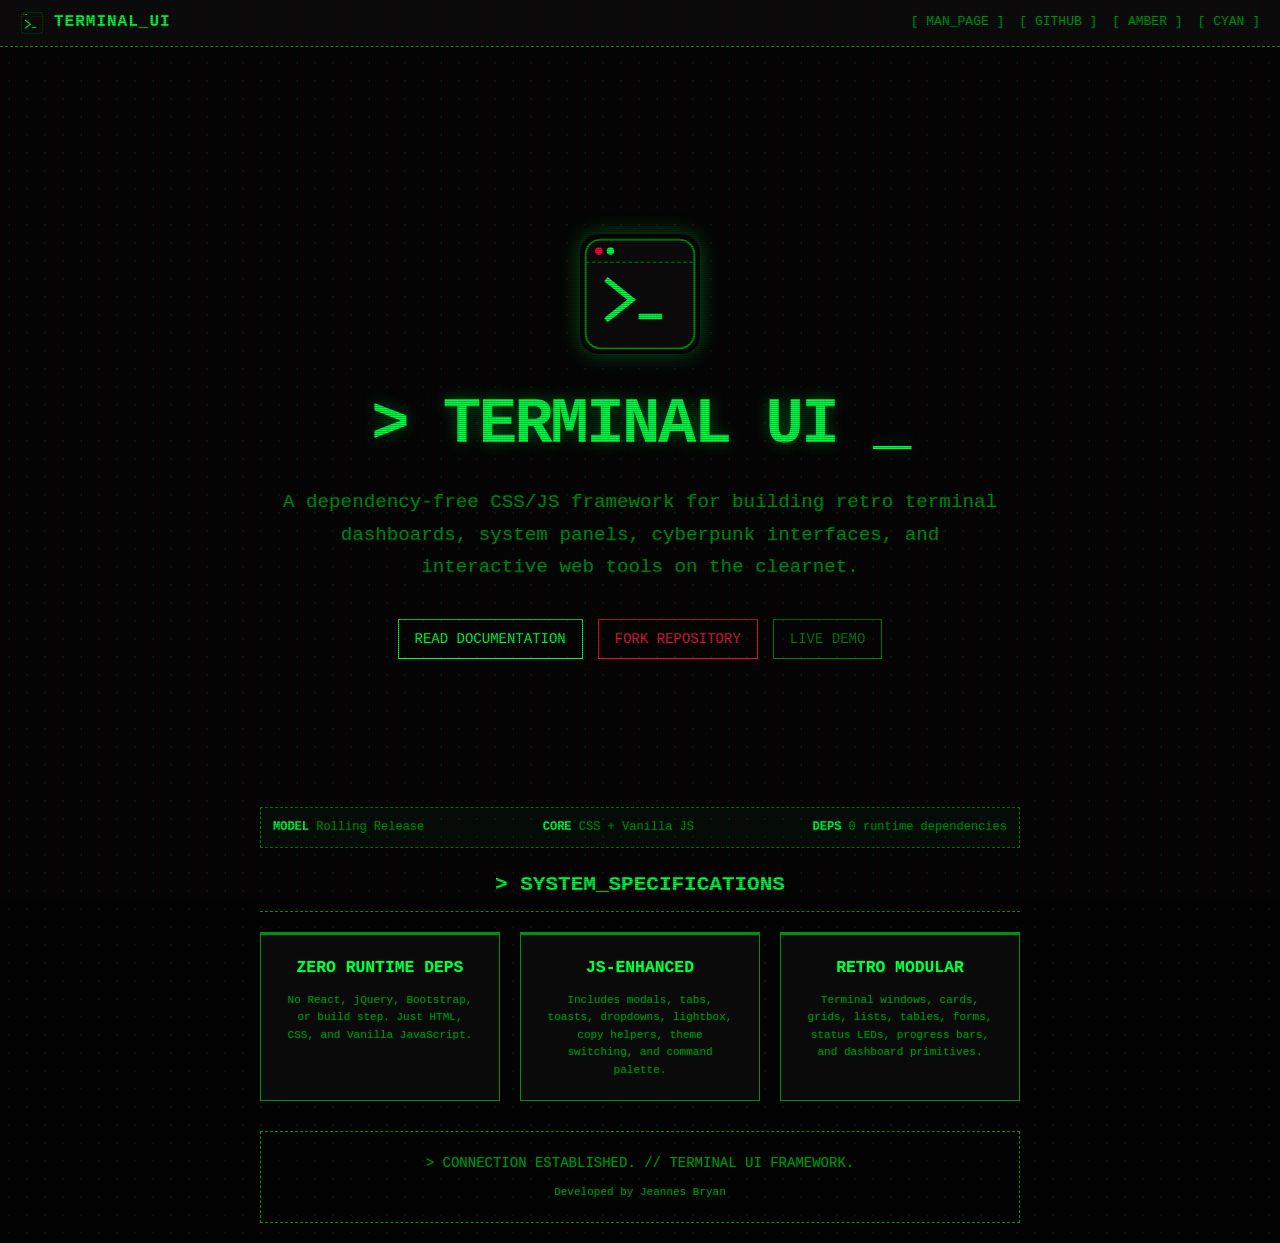
==== commit 34a984e7: "Add Social & App modules docs and styles Introduce a new "32. SOCIAL & APP" docs section (docs.html)" ====
--- a/index.html
+++ b/index.html
@@ -47,7 +47,7 @@
 
         <section class="mb-5">
             <div class="t-statusline">
-                <span><strong>VERSION</strong> v10 Signal Edition</span>
+                <span><strong>MODEL</strong> Rolling Release</span>
                 <span><strong>CORE</strong> CSS + Vanilla JS</span>
                 <span><strong>DEPS</strong> 0 runtime dependencies</span>
             </div>
@@ -90,4 +90,4 @@
 
     <script src="terminal.js"></script>
 </body>
-</html>
+</html>
--- a/terminal.css
+++ b/terminal.css
@@ -1,6 +1,10 @@
 /* =========================================
    TERMINAL UI FRAMEWORK
    ========================================= */
+
+html {
+    scroll-behavior: smooth;
+}
 
 :root {
     --bg-base: #030303;
@@ -36,7 +40,6 @@
 
 a { color: inherit; }
 
-
 ::-webkit-scrollbar { width: 8px; height: 8px; }
 ::-webkit-scrollbar-track { background: var(--bg-base); border-left: 1px dashed var(--t-green-dim); }
 ::-webkit-scrollbar-thumb { background: var(--t-green-dim); border-radius: 0; transition: background 0.2s; }
@@ -421,6 +424,62 @@
 /* 11. SKELETON / SENTINEL LOADER */
 .t-skeleton { background: repeating-linear-gradient(45deg, rgba(0, 255, 65, 0.05), rgba(0, 255, 65, 0.05) 10px, transparent 10px, transparent 20px); height: 20px; width: 100%; border: 1px solid var(--t-green-dim); animation: t-skeleton-scroll 1.5s linear infinite; margin-bottom: 15px; }
 @keyframes t-skeleton-scroll { 100% { background-position: 40px 0; } }
+
+/* =========================================
+   12. PHOSPHOR SOCIAL/APP MODULES
+   ========================================= */
+
+/* 12.1 Avatar Module */
+.t-avatar { width: 48px; height: 48px; border: 1px dashed var(--t-green-dim); display: flex; align-items: center; justify-content: center; flex-shrink: 0; font-weight: bold; font-size: 1.2em; overflow: hidden; background: var(--bg-base); transition: opacity 0.2s; }
+.t-avatar:hover { opacity: 0.8; }
+.t-avatar img { width: 100%; height: 100%; object-fit: cover; filter: grayscale(1) sepia(0.5); }
+.t-avatar-lg { width: 80px; height: 80px; font-size: 1.8em; }
+
+/* 12.2 Blur & Spoiler Module */
+.t-spoiler { filter: blur(15px) grayscale(1) !important; cursor: pointer !important; transition: filter 0.3s ease; }
+.t-spoiler:hover { filter: blur(10px) grayscale(0.5) !important; }
+
+/* 12.3 Editor & Composer Module */
+.t-editor-card { border: 2px dashed var(--t-green-dim); padding: 15px; margin-bottom: 25px; display: flex; flex-direction: column; }
+.t-editor-toolbar { display: flex; gap: 5px; border: 1px dashed var(--t-green-dim); border-bottom: none; padding: 5px; background: rgba(0,255,65,0.02); flex-wrap: wrap; }
+.t-editor-btn { background: transparent; color: inherit; border: 1px solid transparent; cursor: pointer; font-family: inherit; padding: 4px 8px; font-size: 0.9em; font-weight: bold; }
+.t-editor-btn:hover { background: var(--t-green); color: var(--bg-base); border: 1px solid var(--t-green); }
+.t-editor-textarea { width: 100%; background: transparent; color: var(--t-green); border: 1px dashed var(--t-green-dim); border-top: none; padding: 15px; font-family: inherit; font-size: 14px; outline: none; resize: vertical; margin: 0; }
+.t-editor-textarea:focus { box-shadow: inset 0 0 15px rgba(0, 255, 65, 0.05); }
+
+/* 12.4 Media Grid Module */
+.t-media-grid { display: grid; grid-template-columns: 1fr 1fr; gap: 8px; margin: 10px 0; }
+.t-media-item { border: 1px dashed var(--t-green-dim); padding: 3px; overflow: hidden; cursor: pointer; background: rgba(0,255,65,0.02); display: block; max-width: 250px; height: 160px; }
+.t-media-grid .t-media-item { max-width: 100%; height: 100%; aspect-ratio: 16/9; margin: 0; }
+.t-media-item img { width: 100%; height: 100%; object-fit: cover; filter: grayscale(1) sepia(0.3); display: block; transition: transform 0.2s; }
+.t-media-item:hover img { transform: scale(1.03); }
+.t-video-item { width: 100%; max-width: 350px; margin-top: 10px; margin-bottom: 12px; border: 1px dashed var(--t-green-dim); display: block; background: rgba(0,255,65,0.02); }
+
+/* 12.5 Feed Card (Timeline) Module */
+.t-feed-card { display: flex; border: 1px solid var(--t-green-dim); padding: 15px; margin-bottom: 15px; background: transparent; }
+.t-feed-main { margin-left: 15px; flex-grow: 1; min-width: 0; }
+.t-feed-header { margin-bottom: 8px; display: flex; flex-direction: column; }
+.t-feed-author { font-size: 1.1em; font-weight: bold; text-decoration: none; color: inherit; transition: color 0.2s; }
+.t-feed-author:hover { color: var(--t-green); }
+.t-feed-meta { font-size: 0.8em; opacity: 0.7; margin-top: 2px; word-break: break-all; }
+.t-feed-content { margin-bottom: 12px; line-height: 1.4; word-break: break-word; overflow-wrap: anywhere; }
+.t-feed-actions { display: flex; justify-content: flex-start; gap: 12px; max-width: 500px; margin-top: 10px; flex-wrap: wrap; }
+.t-feed-btn { background: transparent !important; border: none; color: inherit; cursor: pointer; font-family: inherit; padding: 5px 8px; text-decoration: none !important; display: inline-block; transition: background 0.2s, color 0.2s; }
+.t-feed-btn:hover { background: var(--t-green) !important; color: var(--bg-base) !important; }
+
+/* 12.6 Activity Metrics Dashboard Module */
+.t-activity-card { border: 2px dashed var(--t-green); background: rgba(0,255,65,0.02); padding: 15px; margin-bottom: 20px; }
+.t-activity-header { display: flex; align-items: center; gap: 15px; margin-bottom: 15px; border-bottom: 1px dashed var(--t-green-dim); padding-bottom: 10px; }
+.t-activity-icon { font-size: 1.5em; border: 1px solid var(--t-green-dim); padding: 5px 10px; background: var(--bg-base); }
+.t-activity-title { font-size: 1.2em; font-weight: bold; text-transform: uppercase; margin: 0; }
+.t-activity-type { font-size: 0.8em; opacity: 0.7; text-transform: uppercase; letter-spacing: 1px; display: block; }
+.t-activity-metrics { display: flex; gap: 20px; flex-wrap: wrap; }
+.t-metric-box { display: flex; flex-direction: column; }
+.t-metric-val { font-size: 1.4em; font-weight: bold; }
+.t-metric-large { font-size: 2.5em; color: var(--t-green); line-height: 1; }
+.t-metric-unit { font-size: 0.5em; opacity: 0.8; font-weight: normal; vertical-align: baseline; }
+.t-metric-lbl { font-size: 0.7em; opacity: 0.6; text-transform: uppercase; margin-top: 5px; letter-spacing: 1px; }
+
 /* =========================================
    TERMINAL UI ADDITIONS
    -----------------------------------------
@@ -598,4 +657,4 @@
     body.t-crt::after, .t-sidebar, .t-splash, .t-toast-container { display: none !important; }
     .t-main-content { margin-left: 0 !important; width: 100% !important; max-width: none !important; }
     .t-card, .docs-example, .docs-code, .t-window { border-color: #000 !important; color: #000 !important; background: #fff !important; }
-}
+}
